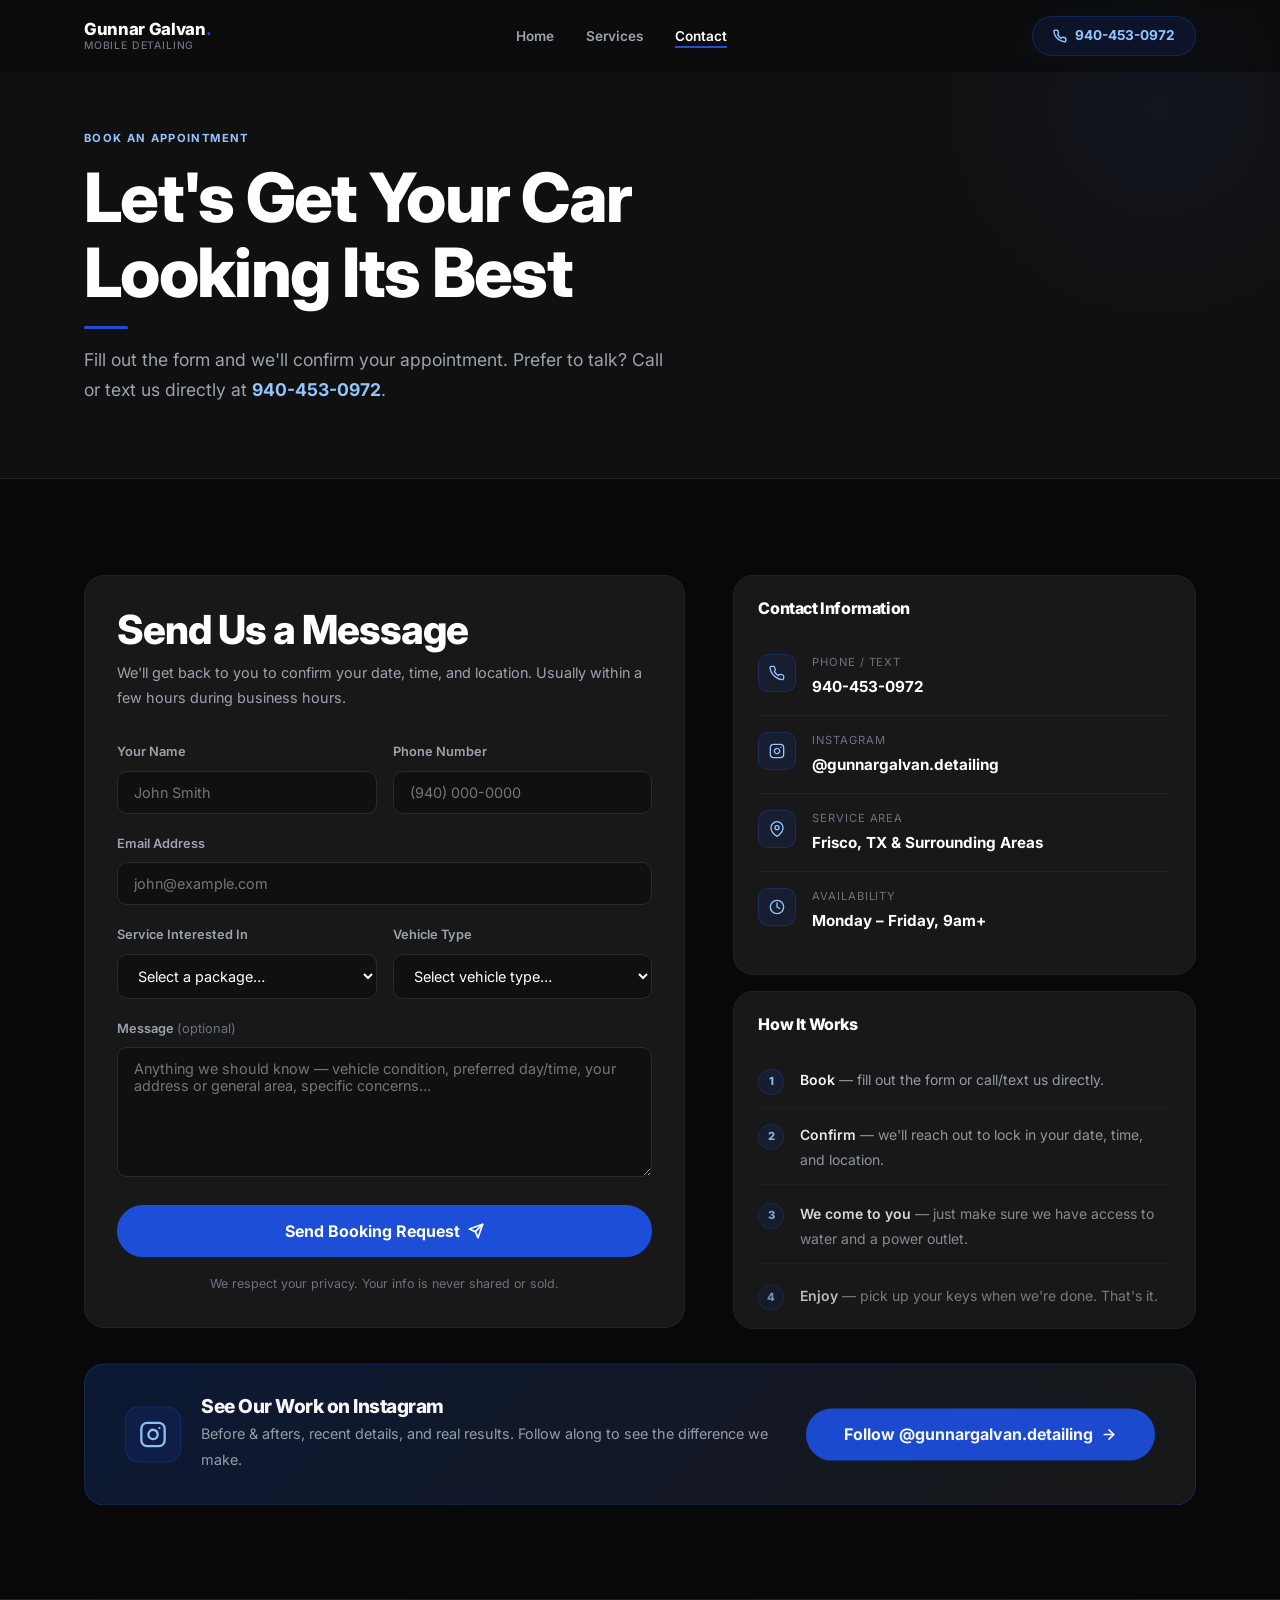
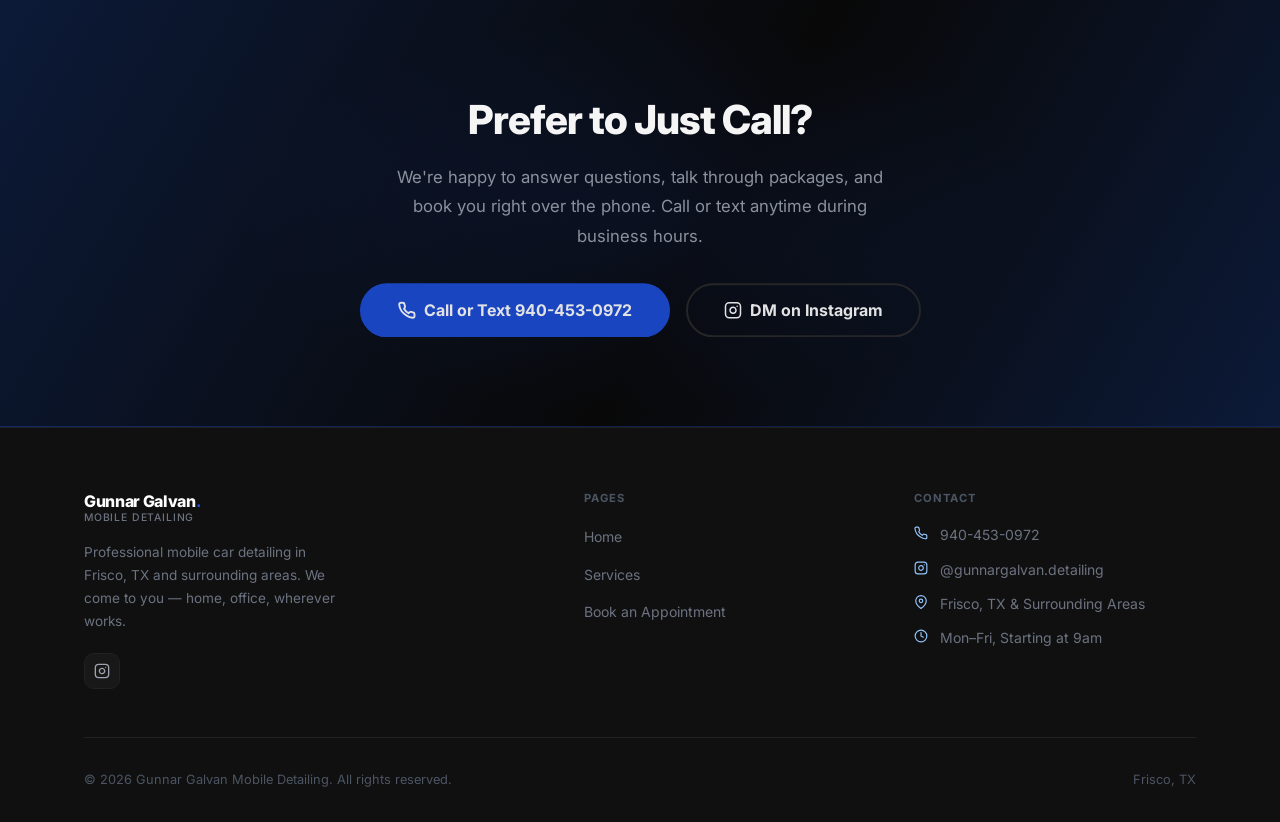
==== contact.html @ 6c9afb67 "Bundle GSAP locally, fix frozen card animations - Download gsap.min.js + ScrollTrigger.min.js into j" ====
<!DOCTYPE html>
<html lang="en">
<head>
  <meta charset="UTF-8">
  <meta name="viewport" content="width=device-width, initial-scale=1.0">
  <title>Book an Appointment | Gunnar Galvan Mobile Detailing</title>
  <meta name="description" content="Book your mobile car detail in Frisco, TX. Call or text 940-453-0972 or fill out our quick form. We come to your home or office, Mon–Fri starting at 9am.">
  <link rel="preconnect" href="https://fonts.googleapis.com">
  <link rel="preconnect" href="https://fonts.gstatic.com" crossorigin>
  <link href="https://fonts.googleapis.com/css2?family=Inter:wght@400;500;600;700;800&display=swap" rel="stylesheet">
  <link rel="stylesheet" href="css/styles.css">
</head>
<body>

  <!-- NAV -->
  <nav class="nav" role="navigation" aria-label="Main navigation">
    <div class="container">
      <div class="nav-inner">
        <a href="index.html" class="nav-logo">
          Gunnar Galvan<span class="logo-dot">.</span>
          <span class="logo-sub">Mobile Detailing</span>
        </a>
        <ul class="nav-links" role="list">
          <li><a href="index.html"    class="nav-link" data-page="index.html">Home</a></li>
          <li><a href="services.html" class="nav-link" data-page="services.html">Services</a></li>
          <li><a href="contact.html"  class="nav-link" data-page="contact.html">Contact</a></li>
        </ul>
        <div class="nav-right">
          <a href="tel:9404530972" class="nav-phone-btn">
            <svg width="14" height="14" viewBox="0 0 24 24" fill="none" stroke="currentColor" stroke-width="2.5" stroke-linecap="round" stroke-linejoin="round"><path d="M22 16.92v3a2 2 0 0 1-2.18 2 19.79 19.79 0 0 1-8.63-3.07A19.5 19.5 0 0 1 4.69 13a19.79 19.79 0 0 1-3.07-8.67A2 2 0 0 1 3.61 2h3a2 2 0 0 1 2 1.72 12.84 12.84 0 0 0 .7 2.81 2 2 0 0 1-.45 2.11L8.09 9.91a16 16 0 0 0 6 6l1.27-1.27a2 2 0 0 1 2.11-.45 12.84 12.84 0 0 0 2.81.7A2 2 0 0 1 22 16.92z"/></svg>
            940-453-0972
          </a>
          <button class="nav-toggle" aria-label="Toggle menu" aria-expanded="false">
            <span></span><span></span><span></span>
          </button>
        </div>
      </div>
    </div>
  </nav>

  <div class="nav-mobile" role="dialog" aria-modal="true">
    <a href="index.html"    class="nav-link" data-page="index.html">Home</a>
    <a href="services.html" class="nav-link" data-page="services.html">Services</a>
    <a href="contact.html"  class="nav-link" data-page="contact.html">Contact</a>
    <a href="tel:9404530972" class="nav-phone-btn" style="font-size:1rem;padding:1rem 2rem;">
      <svg width="16" height="16" viewBox="0 0 24 24" fill="none" stroke="currentColor" stroke-width="2.5" stroke-linecap="round" stroke-linejoin="round"><path d="M22 16.92v3a2 2 0 0 1-2.18 2 19.79 19.79 0 0 1-8.63-3.07A19.5 19.5 0 0 1 4.69 13a19.79 19.79 0 0 1-3.07-8.67A2 2 0 0 1 3.61 2h3a2 2 0 0 1 2 1.72 12.84 12.84 0 0 0 .7 2.81 2 2 0 0 1-.45 2.11L8.09 9.91a16 16 0 0 0 6 6l1.27-1.27a2 2 0 0 1 2.11-.45 12.84 12.84 0 0 0 2.81.7A2 2 0 0 1 22 16.92z"/></svg>
      940-453-0972
    </a>
  </div>

  <main>

    <!-- PAGE HERO -->
    <section class="page-hero">
      <div class="container">
        <span class="label-tag">Book an Appointment</span>
        <h1>Let's Get Your Car<br>Looking Its Best</h1>
        <div class="accent-line"></div>
        <p>Fill out the form and we'll confirm your appointment. Prefer to talk? Call or text us directly at <a href="tel:9404530972" style="color:var(--accent-light);font-weight:700;">940-453-0972</a>.</p>
      </div>
    </section>

    <!-- ======================================================
         CONTACT SECTION
         ====================================================== -->
    <section class="section">
      <div class="container">
        <div class="contact-wrap">

          <!-- FORM -->
          <div class="contact-form-card slide-r">
            <h2>Send Us a Message</h2>
            <p>We'll get back to you to confirm your date, time, and location. Usually within a few hours during business hours.</p>

            <form class="contact-form" novalidate aria-label="Booking request form">

              <div class="form-row">
                <div class="form-group">
                  <label for="name">Your Name</label>
                  <input type="text" id="name" name="name" placeholder="John Smith" autocomplete="name" required>
                </div>
                <div class="form-group">
                  <label for="phone">Phone Number</label>
                  <input type="tel" id="phone" name="phone" placeholder="(940) 000-0000" autocomplete="tel" required>
                </div>
              </div>

              <div class="form-group">
                <label for="email">Email Address</label>
                <input type="email" id="email" name="email" placeholder="john@example.com" autocomplete="email" required>
              </div>

              <div class="form-row">
                <div class="form-group">
                  <label for="service">Service Interested In</label>
                  <select id="service" name="service" required>
                    <option value="" disabled selected>Select a package…</option>
                    <option value="exterior">Exterior Detail — from $50</option>
                    <option value="interior">Interior Detail — from $150</option>
                    <option value="full">Full Detail — from $200</option>
                    <option value="unsure">Not sure — help me choose</option>
                  </select>
                </div>
                <div class="form-group">
                  <label for="vehicle">Vehicle Type</label>
                  <select id="vehicle" name="vehicle" required>
                    <option value="" disabled selected>Select vehicle type…</option>
                    <option value="car">Car / Sedan / Coupe</option>
                    <option value="suv">SUV / Crossover</option>
                    <option value="truck">Truck</option>
                    <option value="van">Van / Minivan</option>
                    <option value="other">Other</option>
                  </select>
                </div>
              </div>

              <div class="form-group">
                <label for="message">Message <span style="color:var(--muted);font-weight:400;">(optional)</span></label>
                <textarea id="message" name="message" placeholder="Anything we should know — vehicle condition, preferred day/time, your address or general area, specific concerns…"></textarea>
              </div>

              <button type="submit" class="btn btn-primary btn-lg" style="width:100%;justify-content:center;">
                Send Booking Request
                <svg width="16" height="16" viewBox="0 0 24 24" fill="none" stroke="currentColor" stroke-width="2.5" stroke-linecap="round" stroke-linejoin="round"><line x1="22" y1="2" x2="11" y2="13"/><polygon points="22 2 15 22 11 13 2 9 22 2"/></svg>
              </button>

              <p style="font-size:0.78rem;color:var(--muted);text-align:center;margin-top:1rem;">
                We respect your privacy. Your info is never shared or sold.
              </p>

            </form>
          </div>

          <!-- SIDEBAR -->
          <div class="info-sidebar slide-l">

            <!-- Contact info -->
            <div class="info-card">
              <h3>Contact Information</h3>
              <div class="info-item">
                <div class="info-icon" aria-hidden="true">
                  <svg width="16" height="16" viewBox="0 0 24 24" fill="none" stroke="currentColor" stroke-width="2" stroke-linecap="round" stroke-linejoin="round"><path d="M22 16.92v3a2 2 0 0 1-2.18 2 19.79 19.79 0 0 1-8.63-3.07A19.5 19.5 0 0 1 4.69 13a19.79 19.79 0 0 1-3.07-8.67A2 2 0 0 1 3.61 2h3a2 2 0 0 1 2 1.72 12.84 12.84 0 0 0 .7 2.81 2 2 0 0 1-.45 2.11L8.09 9.91a16 16 0 0 0 6 6l1.27-1.27a2 2 0 0 1 2.11-.45 12.84 12.84 0 0 0 2.81.7A2 2 0 0 1 22 16.92z"/></svg>
                </div>
                <div>
                  <div class="info-lbl">Phone / Text</div>
                  <div class="info-val"><a href="tel:9404530972">940-453-0972</a></div>
                </div>
              </div>
              <div class="info-item">
                <div class="info-icon" aria-hidden="true">
                  <svg width="16" height="16" viewBox="0 0 24 24" fill="none" stroke="currentColor" stroke-width="2" stroke-linecap="round" stroke-linejoin="round"><rect x="2" y="2" width="20" height="20" rx="5" ry="5"/><path d="M16 11.37A4 4 0 1 1 12.63 8 4 4 0 0 1 16 11.37z"/><line x1="17.5" y1="6.5" x2="17.51" y2="6.5"/></svg>
                </div>
                <div>
                  <div class="info-lbl">Instagram</div>
                  <div class="info-val">
                    <a href="https://instagram.com/gunnargalvan.detailing" target="_blank" rel="noopener noreferrer">@gunnargalvan.detailing</a>
                  </div>
                </div>
              </div>
              <div class="info-item">
                <div class="info-icon" aria-hidden="true">
                  <svg width="16" height="16" viewBox="0 0 24 24" fill="none" stroke="currentColor" stroke-width="2" stroke-linecap="round" stroke-linejoin="round"><path d="M21 10c0 7-9 13-9 13s-9-6-9-13a9 9 0 0 1 18 0z"/><circle cx="12" cy="10" r="3"/></svg>
                </div>
                <div>
                  <div class="info-lbl">Service Area</div>
                  <div class="info-val">Frisco, TX &amp; Surrounding Areas</div>
                </div>
              </div>
              <div class="info-item">
                <div class="info-icon" aria-hidden="true">
                  <svg width="16" height="16" viewBox="0 0 24 24" fill="none" stroke="currentColor" stroke-width="2" stroke-linecap="round" stroke-linejoin="round"><circle cx="12" cy="12" r="10"/><polyline points="12 6 12 12 16 14"/></svg>
                </div>
                <div>
                  <div class="info-lbl">Availability</div>
                  <div class="info-val">Monday – Friday, 9am+</div>
                </div>
              </div>
            </div>

            <!-- How it works -->
            <div class="info-card">
              <h3>How It Works</h3>
              <div class="steps" style="margin:0;" role="list">
                <div class="step" role="listitem">
                  <div class="step-n" aria-hidden="true">1</div>
                  <p><strong>Book</strong> — fill out the form or call/text us directly.</p>
                </div>
                <div class="step" role="listitem">
                  <div class="step-n" aria-hidden="true">2</div>
                  <p><strong>Confirm</strong> — we'll reach out to lock in your date, time, and location.</p>
                </div>
                <div class="step" role="listitem">
                  <div class="step-n" aria-hidden="true">3</div>
                  <p><strong>We come to you</strong> — just make sure we have access to water and a power outlet.</p>
                </div>
                <div class="step" role="listitem">
                  <div class="step-n" aria-hidden="true">4</div>
                  <p><strong>Enjoy</strong> — pick up your keys when we're done. That's it.</p>
                </div>
              </div>
            </div>

          </div>
        </div>

        <!-- Instagram — full-width below the contact grid -->
        <div class="insta-cta fade-up">
          <div class="insta-cta-inner">
            <div class="insta-cta-icon" aria-hidden="true">
              <svg width="28" height="28" viewBox="0 0 24 24" fill="none" stroke="currentColor" stroke-width="2" stroke-linecap="round" stroke-linejoin="round"><rect x="2" y="2" width="20" height="20" rx="5" ry="5"/><path d="M16 11.37A4 4 0 1 1 12.63 8 4 4 0 0 1 16 11.37z"/><line x1="17.5" y1="6.5" x2="17.51" y2="6.5"/></svg>
            </div>
            <div class="insta-cta-text">
              <h3>See Our Work on Instagram</h3>
              <p>Before &amp; afters, recent details, and real results. Follow along to see the difference we make.</p>
            </div>
          </div>
          <a href="https://instagram.com/gunnargalvan.detailing" target="_blank" rel="noopener noreferrer" class="btn btn-primary btn-lg">
            Follow @gunnargalvan.detailing
            <svg width="16" height="16" viewBox="0 0 24 24" fill="none" stroke="currentColor" stroke-width="2.5" stroke-linecap="round" stroke-linejoin="round"><line x1="5" y1="12" x2="19" y2="12"/><polyline points="12 5 19 12 12 19"/></svg>
          </a>
        </div>

      </div>
    </section>

    <!-- CTA -->
    <section class="cta-banner" aria-labelledby="contact-cta-heading">
      <div class="container">
        <h2 id="contact-cta-heading" class="fade-up">Prefer to Just Call?</h2>
        <p class="fade-up">We're happy to answer questions, talk through packages, and book you right over the phone. Call or text anytime during business hours.</p>
        <div class="cta-btns fade-up">
          <a href="tel:9404530972" class="btn btn-primary btn-lg">
            <svg width="18" height="18" viewBox="0 0 24 24" fill="none" stroke="currentColor" stroke-width="2.5" stroke-linecap="round" stroke-linejoin="round"><path d="M22 16.92v3a2 2 0 0 1-2.18 2 19.79 19.79 0 0 1-8.63-3.07A19.5 19.5 0 0 1 4.69 13a19.79 19.79 0 0 1-3.07-8.67A2 2 0 0 1 3.61 2h3a2 2 0 0 1 2 1.72 12.84 12.84 0 0 0 .7 2.81 2 2 0 0 1-.45 2.11L8.09 9.91a16 16 0 0 0 6 6l1.27-1.27a2 2 0 0 1 2.11-.45 12.84 12.84 0 0 0 2.81.7A2 2 0 0 1 22 16.92z"/></svg>
            Call or Text 940-453-0972
          </a>
          <a href="https://instagram.com/gunnargalvan.detailing" target="_blank" rel="noopener noreferrer" class="btn btn-ghost btn-lg">
            <svg width="18" height="18" viewBox="0 0 24 24" fill="none" stroke="currentColor" stroke-width="2" stroke-linecap="round" stroke-linejoin="round"><rect x="2" y="2" width="20" height="20" rx="5" ry="5"/><path d="M16 11.37A4 4 0 1 1 12.63 8 4 4 0 0 1 16 11.37z"/><line x1="17.5" y1="6.5" x2="17.51" y2="6.5"/></svg>
            DM on Instagram
          </a>
        </div>
      </div>
    </section>

  </main>

  <!-- FOOTER -->
  <footer class="footer">
    <div class="container">
      <div class="footer-grid">
        <div class="footer-brand">
          <div class="nav-logo">
            Gunnar Galvan<span class="logo-dot">.</span>
            <span class="logo-sub">Mobile Detailing</span>
          </div>
          <p>Professional mobile car detailing in Frisco, TX and surrounding areas. We come to you — home, office, wherever works.</p>
          <div class="footer-social">
            <a href="https://instagram.com/gunnargalvan.detailing" target="_blank" rel="noopener noreferrer" class="social-btn" aria-label="Instagram">
              <svg width="16" height="16" viewBox="0 0 24 24" fill="none" stroke="currentColor" stroke-width="2" stroke-linecap="round" stroke-linejoin="round"><rect x="2" y="2" width="20" height="20" rx="5" ry="5"/><path d="M16 11.37A4 4 0 1 1 12.63 8 4 4 0 0 1 16 11.37z"/><line x1="17.5" y1="6.5" x2="17.51" y2="6.5"/></svg>
            </a>
          </div>
        </div>
        <div class="footer-col">
          <h4>Pages</h4>
          <ul class="footer-links" role="list">
            <li><a href="index.html"    class="footer-link">Home</a></li>
            <li><a href="services.html" class="footer-link">Services</a></li>
            <li><a href="contact.html"  class="footer-link">Book an Appointment</a></li>
          </ul>
        </div>
        <div class="footer-col">
          <h4>Contact</h4>
          <div class="footer-contact-item">
            <svg width="14" height="14" viewBox="0 0 24 24" fill="none" stroke="currentColor" stroke-width="2" stroke-linecap="round" stroke-linejoin="round"><path d="M22 16.92v3a2 2 0 0 1-2.18 2 19.79 19.79 0 0 1-8.63-3.07A19.5 19.5 0 0 1 4.69 13a19.79 19.79 0 0 1-3.07-8.67A2 2 0 0 1 3.61 2h3a2 2 0 0 1 2 1.72 12.84 12.84 0 0 0 .7 2.81 2 2 0 0 1-.45 2.11L8.09 9.91a16 16 0 0 0 6 6l1.27-1.27a2 2 0 0 1 2.11-.45 12.84 12.84 0 0 0 2.81.7A2 2 0 0 1 22 16.92z"/></svg>
            <a href="tel:9404530972">940-453-0972</a>
          </div>
          <div class="footer-contact-item">
            <svg width="14" height="14" viewBox="0 0 24 24" fill="none" stroke="currentColor" stroke-width="2" stroke-linecap="round" stroke-linejoin="round"><rect x="2" y="2" width="20" height="20" rx="5" ry="5"/><path d="M16 11.37A4 4 0 1 1 12.63 8 4 4 0 0 1 16 11.37z"/><line x1="17.5" y1="6.5" x2="17.51" y2="6.5"/></svg>
            <a href="https://instagram.com/gunnargalvan.detailing" target="_blank" rel="noopener noreferrer">@gunnargalvan.detailing</a>
          </div>
          <div class="footer-contact-item">
            <svg width="14" height="14" viewBox="0 0 24 24" fill="none" stroke="currentColor" stroke-width="2" stroke-linecap="round" stroke-linejoin="round"><path d="M21 10c0 7-9 13-9 13s-9-6-9-13a9 9 0 0 1 18 0z"/><circle cx="12" cy="10" r="3"/></svg>
            <span>Frisco, TX &amp; Surrounding Areas</span>
          </div>
          <div class="footer-contact-item">
            <svg width="14" height="14" viewBox="0 0 24 24" fill="none" stroke="currentColor" stroke-width="2" stroke-linecap="round" stroke-linejoin="round"><circle cx="12" cy="12" r="10"/><polyline points="12 6 12 12 16 14"/></svg>
            <span>Mon–Fri, Starting at 9am</span>
          </div>
        </div>
      </div>
      <div class="footer-bottom">
        <span>&copy; 2026 Gunnar Galvan Mobile Detailing. All rights reserved.</span>
        <span>Frisco, TX</span>
      </div>
    </div>
  </footer>

  <script src="js/gsap.min.js"></script>
  <script src="js/ScrollTrigger.min.js"></script>
  <script src="js/main.js"></script>
</body>
</html>
---- css/styles.css ----
/* ============================================================
   GUNNAR GALVAN MOBILE DETAILING — Premium Stylesheet
   Design System: Material 3 · WCAG 2.2 AA · 4dp grid
   ============================================================ */

/* === RESET === */
*, *::before, *::after { box-sizing: border-box; margin: 0; padding: 0; }
html { scroll-behavior: smooth; }
body {
  font-family: 'Inter', system-ui, -apple-system, sans-serif;
  background: var(--bg);
  color: var(--text);
  line-height: 1.6;
  -webkit-font-smoothing: antialiased;
  overflow-x: hidden;
}
img { max-width: 100%; height: auto; display: block; }
a { text-decoration: none; color: inherit; }
ul { list-style: none; }
button { cursor: pointer; font-family: inherit; }

/* === DESIGN TOKENS === */
:root {
  --bg:           #080808;
  --surface:      #101010;
  --card:         #181818;
  --card-hover:   #1e1e1e;
  --border:       #222222;
  --border-mid:   #2a2a2a;

  --accent:       #1d4ed8;
  --accent-dark:  #1e40af;
  --accent-light: #93c5fd;
  --accent-glow:  rgba(29, 78, 216, 0.12);
  --accent-border:rgba(29, 78, 216, 0.28);

  --gold:         #f59e0b;
  --gold-glow:    rgba(245, 158, 11, 0.12);
  --gold-border:  rgba(245, 158, 11, 0.28);

  --white:        #ffffff;
  --text:         #f0f0f0;
  --silver:       #9ca3af;
  --muted:        #6b7280;
  --dim:          #4b5563;

  /* 4dp spacing grid */
  --s1:  0.25rem;
  --s2:  0.5rem;
  --s3:  0.75rem;
  --s4:  1rem;
  --s5:  1.25rem;
  --s6:  1.5rem;
  --s8:  2rem;
  --s10: 2.5rem;
  --s12: 3rem;
  --s16: 4rem;
  --s20: 5rem;
  --s24: 6rem;
  --s32: 8rem;

  /* Radius */
  --r-sm: 6px;
  --r-md: 10px;
  --r-lg: 14px;
  --r-xl: 20px;
  --r-2xl:28px;
  --r-full: 9999px;

  /* Transitions */
  --ease:      0.3s cubic-bezier(0.4, 0, 0.2, 1);
  --ease-fast: 0.15s cubic-bezier(0.4, 0, 0.2, 1);

  /* Shadows */
  --shadow-card: 0 4px 24px rgba(0,0,0,0.4);
  --shadow-blue: 0 0 32px rgba(29,78,216,0.18);
  --shadow-up:   0 -8px 32px rgba(0,0,0,0.3);
}

/* === LAYOUT === */
.container { max-width: 1160px; margin: 0 auto; padding: 0 var(--s6); }
.section    { padding: var(--s24) 0; }
.section-sm { padding: var(--s16) 0; }

/* === TYPOGRAPHY === */
h1, h2, h3, h4 { font-weight: 800; line-height: 1.1; letter-spacing: -0.025em; color: var(--white); }
h1 { font-size: clamp(2.25rem, 5.5vw, 4.25rem); }
h2 { font-size: clamp(1.75rem, 3.5vw, 2.5rem); }
h3 { font-size: clamp(1.25rem, 2vw, 1.5rem); }
p  { color: var(--silver); line-height: 1.75; }

.label-tag {
  display: inline-block;
  font-size: 0.7rem;
  font-weight: 700;
  text-transform: uppercase;
  letter-spacing: 0.12em;
  color: var(--accent-light);
  margin-bottom: var(--s3);
}

/* === SECTION HEADER === */
.section-header { margin-bottom: var(--s12); }
.section-header.center { text-align: center; max-width: 640px; margin-left: auto; margin-right: auto; }
.section-header h2 { margin-bottom: var(--s4); }
.section-header p   { font-size: 1.1rem; }
.accent-line {
  width: 44px; height: 3px;
  background: var(--accent);
  border-radius: var(--r-full);
  margin: var(--s4) 0;
}
.accent-line.center { margin-left: auto; margin-right: auto; }

/* === BUTTONS === */
.btn {
  display: inline-flex; align-items: center; gap: var(--s2);
  padding: 0.75rem 1.75rem;
  border-radius: var(--r-full);
  font-size: 0.9rem; font-weight: 700;
  border: 2px solid transparent;
  transition: var(--ease);
  white-space: nowrap;
  line-height: 1;
}
.btn-primary {
  background: var(--accent); color: var(--white); border-color: var(--accent);
}
.btn-primary:hover {
  background: var(--accent-dark); border-color: var(--accent-dark);
  transform: translateY(-2px); box-shadow: var(--shadow-blue);
}
.btn-ghost {
  background: transparent; color: var(--white); border-color: var(--border-mid);
}
.btn-ghost:hover {
  border-color: var(--silver); background: rgba(255,255,255,0.05);
  transform: translateY(-2px);
}
.btn-lg { padding: 1rem 2.25rem; font-size: 1rem; }

/* ============================================================
   NAVIGATION
   ============================================================ */
.nav {
  position: fixed; top: 0; left: 0; right: 0;
  z-index: 900;
  padding: var(--s4) 0;
  transition: var(--ease);
  background: rgba(8,8,8,0.5);
  backdrop-filter: blur(10px);
  -webkit-backdrop-filter: blur(10px);
}
.nav.scrolled {
  background: rgba(8,8,8,0.94);
  backdrop-filter: blur(16px);
  -webkit-backdrop-filter: blur(16px);
  border-bottom: 1px solid var(--border);
  padding: var(--s3) 0;
}
.nav-inner { display: flex; align-items: center; justify-content: space-between; gap: var(--s8); }
.nav-logo {
  font-size: 1.05rem; font-weight: 800; letter-spacing: -0.02em;
  color: var(--white); flex-shrink: 0; line-height: 1.2;
}
.nav-logo .logo-dot { color: var(--accent); }
.nav-logo .logo-sub { display: block; font-size: 0.65rem; font-weight: 500; color: var(--muted); letter-spacing: 0.08em; text-transform: uppercase; margin-top: 1px; }

.nav-links { display: flex; align-items: center; gap: var(--s8); }
.nav-link {
  font-size: 0.85rem; font-weight: 600; color: var(--silver);
  position: relative; transition: color var(--ease-fast);
}
.nav-link::after {
  content: ''; position: absolute;
  bottom: -4px; left: 0; right: 0;
  height: 2px; background: var(--accent);
  transform: scaleX(0); transform-origin: left;
  transition: transform var(--ease-fast);
}
.nav-link:hover, .nav-link.active { color: var(--white); }
.nav-link:hover::after, .nav-link.active::after { transform: scaleX(1); }

.nav-right { display: flex; align-items: center; gap: var(--s4); flex-shrink: 0; }
.nav-phone-btn {
  display: flex; align-items: center; gap: var(--s2);
  padding: var(--s2) var(--s5);
  background: var(--accent-glow);
  border: 1px solid var(--accent-border);
  border-radius: var(--r-full);
  color: var(--accent-light);
  font-size: 0.85rem; font-weight: 700;
  transition: var(--ease);
}
.nav-phone-btn:hover { background: var(--accent); color: var(--white); border-color: var(--accent); }

.nav-toggle {
  display: none; flex-direction: column; gap: 5px;
  background: none; border: none; padding: var(--s2);
}
.nav-toggle span { display: block; width: 22px; height: 2px; background: var(--white); transition: var(--ease); }
.nav-toggle.open span:nth-child(1) { transform: rotate(45deg) translate(5px, 5px); }
.nav-toggle.open span:nth-child(2) { opacity: 0; transform: scaleX(0); }
.nav-toggle.open span:nth-child(3) { transform: rotate(-45deg) translate(5px, -5px); }

.nav-mobile {
  display: none; position: fixed; inset: 0;
  background: rgba(8,8,8,0.82);
  backdrop-filter: blur(24px);
  -webkit-backdrop-filter: blur(24px);
  z-index: 890;
  flex-direction: column; align-items: center; justify-content: center; gap: var(--s10);
}
.nav-mobile.open { display: flex; }
.nav-mobile .nav-link { font-size: 2rem; font-weight: 800; color: var(--white); }
.nav-mobile .nav-link::after { display: none; }
.nav-mobile .nav-link:hover { color: var(--accent); }
.nav-mobile .nav-phone-btn { font-size: 1rem; padding: var(--s3) var(--s8); }

/* ============================================================
   HERO
   ============================================================ */
.hero {
  position: relative; min-height: 100vh;
  display: flex; align-items: center;
  overflow: hidden;
}
.hero-bg {
  position: absolute; inset: 0;
  background: var(--surface);
}
.hero-bg img {
  width: 100%; height: 130%;
  object-fit: cover; opacity: 0.65;
  will-change: transform;
}
.hero-overlay {
  position: absolute; inset: 0;
  background: linear-gradient(110deg, rgba(8,8,8,0.55) 20%, rgba(8,8,8,0.15) 100%);
}
/* Subtle blue radial glow */
.hero-glow {
  position: absolute; inset: 0; pointer-events: none;
  background: radial-gradient(ellipse 60% 60% at 20% 50%, rgba(29,78,216,0.08) 0%, transparent 70%);
}
.hero-content {
  position: relative; z-index: 2;
  padding: 120px 0 80px;
  max-width: 800px;
}
.hero-badge {
  display: inline-flex; align-items: center; gap: var(--s2);
  padding: var(--s1) var(--s4);
  background: var(--accent-glow); border: 1px solid var(--accent-border);
  border-radius: var(--r-full);
  font-size: 0.7rem; font-weight: 700; letter-spacing: 0.1em; text-transform: uppercase;
  color: var(--accent-light); margin-bottom: var(--s6);
}
.hero h1 { margin-bottom: var(--s6); color: var(--white); }
.hero h1 em { font-style: normal; color: var(--accent-light); }
.hero-sub {
  font-size: clamp(1rem, 2vw, 1.2rem); color: var(--silver);
  max-width: 540px; margin-bottom: var(--s10); line-height: 1.75;
}
.hero-actions { display: flex; flex-wrap: wrap; gap: var(--s4); margin-bottom: var(--s12); }
.hero-tel {
  display: flex; align-items: center; gap: var(--s3);
  padding: 0.75rem 1.5rem;
  background: rgba(255,255,255,0.06); border: 1px solid rgba(255,255,255,0.14);
  border-radius: var(--r-full); color: var(--white);
  font-size: 1.1rem; font-weight: 800; transition: var(--ease);
}
.hero-tel:hover { background: rgba(255,255,255,0.1); border-color: rgba(255,255,255,0.3); }
.hero-tel svg { color: var(--accent); }

.hero-stats {
  display: flex; gap: var(--s8);
  padding-top: var(--s8); border-top: 1px solid var(--border);
  flex-wrap: wrap;
}
.hero-stat-val { font-size: 1.6rem; font-weight: 800; color: var(--white); line-height: 1; }
.hero-stat-lbl { font-size: 0.75rem; color: var(--muted); margin-top: var(--s1); }

.scroll-hint {
  position: absolute; bottom: var(--s8); left: 50%;
  transform: translateX(-50%); z-index: 2;
  display: flex; flex-direction: column; align-items: center; gap: var(--s2);
  color: var(--dim); font-size: 0.7rem; letter-spacing: 0.1em; text-transform: uppercase;
}
.scroll-line {
  width: 1px; height: 44px;
  background: linear-gradient(to bottom, var(--dim), transparent);
  animation: pulse-line 2s ease-in-out infinite;
}
@keyframes pulse-line { 0%,100%{opacity:0.3} 50%{opacity:1} }

/* ============================================================
   SERVICE CARDS (Home page)
   ============================================================ */
.services-grid { display: grid; grid-template-columns: repeat(3, 1fr); gap: var(--s6); }

.svc-card {
  background: var(--card); border: 1px solid var(--border);
  border-radius: var(--r-xl); overflow: hidden;
  transition: var(--ease); position: relative;
}
.svc-card:hover {
  border-color: var(--accent-border); transform: translateY(-6px);
  box-shadow: var(--shadow-card), var(--shadow-blue);
}
.svc-card-media {
  height: 200px; overflow: hidden; background: var(--surface);
  position: relative;
}
.svc-card-media img {
  width: 100%; height: 100%; object-fit: cover;
  transition: transform 0.7s cubic-bezier(0.4,0,0.2,1);
}
.svc-card:hover .svc-card-media img { transform: scale(1.06); }
/* Fallback gradient when image missing */
.svc-card-media::before {
  content: ''; position: absolute; inset: 0;
  background: linear-gradient(135deg, #1a1f2e 0%, var(--surface) 100%);
  z-index: 0;
}
.svc-card-media img { position: relative; z-index: 1; }

.svc-badge {
  position: absolute; top: var(--s4); left: var(--s4); z-index: 2;
  padding: 3px 12px; border-radius: var(--r-full);
  font-size: 0.7rem; font-weight: 700; letter-spacing: 0.06em;
  background: var(--accent-glow); border: 1px solid var(--accent-border); color: var(--accent-light);
}
.svc-badge.popular {
  background: var(--gold-glow); border-color: var(--gold-border); color: var(--gold);
}

.svc-card-body { padding: var(--s6); }
.svc-card-body h3 { color: var(--white); margin-bottom: var(--s2); }
.svc-card-body p { font-size: 0.875rem; margin-bottom: var(--s5); }

.svc-price { display: flex; align-items: baseline; gap: 4px; margin-bottom: var(--s5); }
.svc-price .from { font-size: 0.75rem; color: var(--muted); }
.svc-price .amount { font-size: 1.6rem; font-weight: 800; color: var(--white); }
.svc-price .unit { font-size: 0.75rem; color: var(--muted); }
.svc-price .plus { font-size: 0.75rem; color: var(--muted); margin-left: var(--s2); }

/* ============================================================
   WHY CHOOSE US
   ============================================================ */
.why-section { background: var(--surface); }
.why-grid { display: grid; grid-template-columns: repeat(2, 1fr); gap: var(--s5); }
.why-card {
  background: var(--card); border: 1px solid var(--border);
  border-radius: var(--r-xl); padding: var(--s8);
  transition: var(--ease);
}
.why-card:hover { border-color: var(--accent-border); transform: translateY(-3px); }
.why-icon {
  width: 48px; height: 48px; border-radius: var(--r-lg);
  background: var(--accent-glow); border: 1px solid var(--accent-border);
  display: flex; align-items: center; justify-content: center;
  color: var(--accent-light); margin-bottom: var(--s5);
}
.why-card h3 { font-size: 1.1rem; color: var(--white); margin-bottom: var(--s2); }
.why-card p { font-size: 0.875rem; }

/* ============================================================
   ABOUT STRIP (Home)
   ============================================================ */
.about-strip {
  display: grid; grid-template-columns: 1fr 1fr;
  gap: var(--s16); align-items: center;
}
.about-img-wrap {
  position: relative; border-radius: var(--r-2xl); overflow: hidden;
  background: var(--card); border: 1px solid var(--border);
  height: 420px;
}
.about-img-wrap img { width: 100%; height: 100%; object-fit: cover; }
.about-img-wrap::before {
  content: ''; position: absolute; inset: 0;
  background: linear-gradient(135deg, #0d1a30 0%, var(--surface) 100%); z-index: 0;
}
.about-img-wrap img { position: relative; z-index: 1; }

.about-content .label-tag { display: block; }
.about-content h2 { margin-bottom: var(--s4); }
.about-content p { margin-bottom: var(--s4); }
.about-list { margin: var(--s6) 0 var(--s8); display: flex; flex-direction: column; gap: var(--s3); }
.about-list li {
  display: flex; align-items: center; gap: var(--s3);
  color: var(--silver); font-size: 0.9rem;
}
.about-list li svg { color: var(--accent); flex-shrink: 0; }

/* ============================================================
   CTA BANNER
   ============================================================ */
.cta-banner {
  background: linear-gradient(120deg, #0c1a38 0%, #080808 55%, #0c1a38 100%);
  border-top: 1px solid var(--accent-border);
  border-bottom: 1px solid var(--accent-border);
  padding: var(--s24) 0; text-align: center;
  position: relative; overflow: hidden;
}
.cta-banner::before {
  content: ''; position: absolute; top: 50%; left: 50%;
  transform: translate(-50%,-50%);
  width: 800px; height: 400px;
  background: radial-gradient(ellipse, rgba(29,78,216,0.1) 0%, transparent 70%);
  pointer-events: none;
}
.cta-banner h2 { color: var(--white); margin-bottom: var(--s4); position: relative; }
.cta-banner p  { max-width: 500px; margin: 0 auto var(--s8); font-size: 1.05rem; position: relative; }
.cta-btns { display: flex; gap: var(--s4); justify-content: center; flex-wrap: wrap; position: relative; }

/* ============================================================
   SERVICES PAGE
   ============================================================ */
.page-hero {
  padding: 130px 0 72px;
  background: var(--surface); border-bottom: 1px solid var(--border);
  position: relative; overflow: hidden;
}
.page-hero::after {
  content: ''; position: absolute; top: -30%; right: -10%;
  width: 500px; height: 500px;
  background: radial-gradient(circle, rgba(29,78,216,0.07) 0%, transparent 65%);
  pointer-events: none;
}
.page-hero .label-tag { display: block; }
.page-hero h1 { margin-bottom: var(--s4); }
.page-hero p  { font-size: 1.1rem; max-width: 580px; }

.service-block { padding: var(--s20) 0; border-bottom: 1px solid var(--border); }
.service-block:last-child { border-bottom: none; }
.service-block-grid {
  display: grid; grid-template-columns: 1fr 1fr;
  gap: var(--s16); align-items: stretch;
}
.service-block-grid.flip { direction: rtl; }
.service-block-grid.flip > * { direction: ltr; }

/* Image mosaic */
.svc-mosaic { display: grid; grid-template-columns: 1fr 1fr; gap: var(--s3); height: 100%; grid-template-rows: 1fr 1fr; }
.svc-mosaic-img {
  border-radius: var(--r-lg); overflow: hidden;
  background: var(--card); border: 1px solid var(--border);
  position: relative;
}
.svc-mosaic-img.tall { grid-row: span 2; }
.svc-mosaic-img img { width: 100%; height: 100%; object-fit: cover; }
.svc-mosaic-img::before {
  content: ''; position: absolute; inset: 0; z-index: 0;
  background: linear-gradient(135deg, #1a1a2e, var(--surface));
}
.svc-mosaic-img img { position: relative; z-index: 1; }
/* Height helpers — desktop: grid manages height; fixed heights restored in ≤1024px */
.svc-mosaic-img:not(.tall) { height: auto; }
.svc-mosaic-img.tall { height: auto; }

/* Stacked 1-2-3 variant for Exterior Detail on desktop */
.svc-mosaic-stack {
  grid-template-columns: 1fr;
  grid-template-rows: 1fr 1fr 1fr;
}
.svc-mosaic-stack .svc-mosaic-img.tall { grid-row: auto; }

.svc-solo {
  border-radius: var(--r-xl); overflow: hidden;
  background: var(--card); border: 1px solid var(--border);
  height: 420px; position: relative;
}
.svc-solo img { width: 100%; height: 100%; object-fit: cover; position: relative; z-index: 1; }
.svc-solo::before {
  content: ''; position: absolute; inset: 0; z-index: 0;
  background: linear-gradient(135deg, #1a1a2e, var(--surface));
}

/* Service content */
.svc-label-row { display: flex; align-items: center; gap: var(--s3); margin-bottom: var(--s4); }
.svc-badge-lg {
  padding: 4px 14px; border-radius: var(--r-full);
  font-size: 0.7rem; font-weight: 700; letter-spacing: 0.08em; text-transform: uppercase;
  background: var(--accent-glow); border: 1px solid var(--accent-border); color: var(--accent-light);
}
.svc-badge-lg.gold {
  background: var(--gold-glow); border-color: var(--gold-border); color: var(--gold);
}
.svc-popular-tag {
  font-size: 0.7rem; font-weight: 700; color: var(--gold); letter-spacing: 0.06em;
}

.svc-desc { font-size: 1rem; margin-bottom: var(--s6); }

/* Steps */
.steps { margin: var(--s6) 0; }
.step {
  display: flex; gap: var(--s4);
  padding: var(--s3) 0;
  border-bottom: 1px solid var(--border);
}
.step:last-child { border-bottom: none; }
.step-n {
  width: 26px; height: 26px; flex-shrink: 0; margin-top: 1px;
  background: var(--accent-glow); border: 1px solid var(--accent-border);
  border-radius: var(--r-full);
  display: flex; align-items: center; justify-content: center;
  font-size: 0.7rem; font-weight: 800; color: var(--accent-light);
}
.step p { font-size: 0.875rem; color: var(--silver); }
.step p strong { color: var(--white); font-weight: 600; }

/* Pricing card */
.pricing-box {
  background: var(--card); border: 1px solid var(--border);
  border-radius: var(--r-xl); padding: var(--s6); margin: var(--s6) 0;
}
.pricing-box.highlight { border-color: var(--accent-border); }
.pricing-title { font-size: 0.7rem; font-weight: 700; text-transform: uppercase;
  letter-spacing: 0.1em; color: var(--muted); margin-bottom: var(--s4); }
.pricing-row {
  display: flex; justify-content: space-between; align-items: center;
  padding: var(--s3) 0; border-bottom: 1px solid var(--border);
}
.pricing-row:last-child { border-bottom: none; }
.pricing-row .lbl { font-size: 0.875rem; color: var(--silver); }
.pricing-row .val { font-size: 1.1rem; font-weight: 800; color: var(--white); }
.pricing-addon {
  display: flex; justify-content: space-between;
  padding: var(--s2) 0;
  font-size: 0.8rem; color: var(--muted);
}
.pricing-addon .add-val { color: var(--accent-light); font-weight: 600; }
.pricing-time {
  display: flex; align-items: center; gap: var(--s2);
  margin-top: var(--s4); padding-top: var(--s4);
  border-top: 1px solid var(--border);
  font-size: 0.8rem; color: var(--muted);
}
.pricing-time svg { color: var(--accent-light); }

/* ============================================================
   CONTACT PAGE
   ============================================================ */
.contact-wrap { display: grid; grid-template-columns: 1.3fr 1fr; gap: var(--s12); align-items: start; }

.contact-form-card {
  background: var(--card); border: 1px solid var(--border);
  border-radius: var(--r-xl); padding: var(--s8);
}
.contact-form-card h2 { margin-bottom: var(--s2); }
.contact-form-card > p { margin-bottom: var(--s8); font-size: 0.9rem; }

.form-row { display: grid; grid-template-columns: 1fr 1fr; gap: var(--s4); }
.form-group { margin-bottom: var(--s5); }
.form-group label {
  display: block; font-size: 0.8rem; font-weight: 600;
  color: var(--silver); margin-bottom: var(--s2);
}
.form-group input,
.form-group select,
.form-group textarea {
  width: 100%; background: var(--surface);
  border: 1px solid var(--border-mid); border-radius: var(--r-md);
  padding: 0.75rem 1rem;
  color: var(--white); font-size: 0.9rem; font-family: inherit;
  transition: border-color var(--ease-fast), box-shadow var(--ease-fast);
  outline: none;
}
.form-group input:focus,
.form-group select:focus,
.form-group textarea:focus {
  border-color: var(--accent);
  box-shadow: 0 0 0 3px var(--accent-glow);
}
.form-group select { cursor: pointer; }
.form-group textarea { resize: vertical; min-height: 130px; }
/* Chrome autofill dark mode fix */
input:-webkit-autofill { -webkit-box-shadow: 0 0 0 100px var(--surface) inset; -webkit-text-fill-color: var(--white); }

.info-sidebar { display: flex; flex-direction: column; gap: var(--s4); }

.info-card {
  background: var(--card); border: 1px solid var(--border);
  border-radius: var(--r-xl); padding: var(--s6);
}
.info-card h3 { font-size: 1rem; color: var(--white); margin-bottom: var(--s5); }
.info-item {
  display: flex; gap: var(--s4);
  padding: var(--s4) 0; border-bottom: 1px solid var(--border);
}
.info-item:last-child { border-bottom: none; }
.info-icon {
  width: 38px; height: 38px; flex-shrink: 0; border-radius: var(--r-md);
  background: var(--accent-glow); border: 1px solid var(--accent-border);
  display: flex; align-items: center; justify-content: center;
  color: var(--accent-light);
}
.info-lbl { font-size: 0.7rem; color: var(--muted); text-transform: uppercase; letter-spacing: 0.08em; margin-bottom: 3px; }
.info-val { font-size: 0.95rem; font-weight: 700; color: var(--white); }
.info-val a { color: var(--white); transition: color var(--ease-fast); }
.info-val a:hover { color: var(--accent-light); }

.review-card {
  background: linear-gradient(135deg, #0d1b38, var(--card));
  border: 1px solid var(--accent-border);
  border-radius: var(--r-xl); padding: var(--s6); text-align: center;
}
.stars { display: flex; justify-content: center; gap: 4px; margin-bottom: var(--s4); }
.stars svg { color: var(--gold); }
.review-card h3 { font-size: 1.1rem; color: var(--white); margin-bottom: var(--s2); }
.review-card p { font-size: 0.875rem; margin-bottom: var(--s5); }

/* Instagram full-width CTA (contact page) */
.insta-cta {
  margin-top: var(--s8);
  background: linear-gradient(135deg, #0d1b38, var(--card));
  border: 1px solid var(--accent-border);
  border-radius: var(--r-xl);
  padding: var(--s8) var(--s10);
  display: flex; align-items: center;
  justify-content: space-between; gap: var(--s8);
}
.insta-cta-inner { display: flex; align-items: center; gap: var(--s5); flex: 1; }
.insta-cta-icon {
  width: 56px; height: 56px; flex-shrink: 0; border-radius: var(--r-lg);
  background: var(--accent-glow); border: 1px solid var(--accent-border);
  display: flex; align-items: center; justify-content: center; color: var(--accent-light);
}
.insta-cta-text h3 { font-size: 1.2rem; color: var(--white); margin-bottom: var(--s1); }
.insta-cta-text p  { font-size: 0.9rem; }

/* ============================================================
   FOOTER
   ============================================================ */
.footer {
  background: var(--surface); border-top: 1px solid var(--border);
  padding: var(--s16) 0 var(--s8);
}
.footer-grid {
  display: grid; grid-template-columns: 1.6fr 1fr 1fr;
  gap: var(--s12); margin-bottom: var(--s12);
}
.footer-brand .nav-logo { font-size: 1rem; }
.footer-brand p {
  font-size: 0.85rem; color: var(--muted); line-height: 1.7;
  margin-top: var(--s4); max-width: 260px;
}
.footer-social {
  display: flex; gap: var(--s3); margin-top: var(--s5);
}
.social-btn {
  width: 36px; height: 36px; border-radius: var(--r-md);
  background: var(--card); border: 1px solid var(--border);
  display: flex; align-items: center; justify-content: center;
  color: var(--silver); transition: var(--ease);
}
.social-btn:hover { background: var(--accent); border-color: var(--accent); color: var(--white); }

.footer-col h4 {
  font-size: 0.7rem; font-weight: 700; text-transform: uppercase;
  letter-spacing: 0.1em; color: var(--dim); margin-bottom: var(--s5);
}
.footer-links { display: flex; flex-direction: column; gap: var(--s3); }
.footer-link { font-size: 0.875rem; color: var(--muted); transition: color var(--ease-fast); }
.footer-link:hover { color: var(--white); }
.footer-contact-item {
  display: flex; gap: var(--s3); font-size: 0.875rem;
  color: var(--muted); margin-bottom: var(--s3); align-items: flex-start;
}
.footer-contact-item svg { color: var(--accent-light); flex-shrink: 0; margin-top: 2px; }
.footer-contact-item a { color: var(--muted); transition: color var(--ease-fast); }
.footer-contact-item a:hover { color: var(--white); }

.footer-bottom {
  display: flex; align-items: center; justify-content: space-between;
  padding-top: var(--s8); border-top: 1px solid var(--border);
  font-size: 0.8rem; color: var(--dim);
}

/* ============================================================
   GSAP ANIMATION TARGETS — initial state managed by gsap.from()
   ============================================================ */

/* ============================================================
   ACCESSIBILITY
   ============================================================ */
@media (prefers-reduced-motion: reduce) {
  *, *::before, *::after { animation: none !important; transition-duration: 0.01ms !important; }
  .fade-up, .fade-in, .slide-r, .slide-l { opacity: 1 !important; transform: none !important; }
}
:focus-visible { outline: 2px solid var(--accent); outline-offset: 4px; border-radius: 2px; }

/* ============================================================
   RESPONSIVE
   ============================================================ */
@media (max-width: 1024px) {
  .about-strip        { grid-template-columns: 1fr; }
  .about-img-wrap     { height: 300px; order: -1; }
  .service-block-grid { grid-template-columns: 1fr; direction: ltr; }
  .service-block-grid.flip { direction: ltr; }
  .svc-solo           { height: 280px; }
  .footer-grid        { grid-template-columns: 1fr 1fr; }
  .svc-mosaic         { height: auto; grid-template-rows: auto auto; }
  .svc-mosaic-img:not(.tall) { height: 170px; }
  .svc-mosaic-img.tall       { height: 356px; }
  .svc-mosaic-stack          { grid-template-rows: auto; }
  .svc-mosaic-stack .svc-mosaic-img.tall { height: 220px; }
  .svc-mosaic-stack .svc-mosaic-img:not(.tall) { height: 220px; }
}

@media (max-width: 768px) {
  .nav-links      { display: none; }
  .nav-phone-btn  { display: none; }
  .nav-toggle     { display: flex; }
  .services-grid  { grid-template-columns: 1fr; }
  .why-grid       { grid-template-columns: 1fr; }
  .contact-wrap   { grid-template-columns: 1fr; }
  .footer-grid    { grid-template-columns: 1fr; gap: var(--s8); }
  .footer-bottom  { flex-direction: column; gap: var(--s3); text-align: center; }
  .svc-mosaic     { grid-template-columns: 1fr; }
  .svc-mosaic-img, .svc-mosaic-img.tall { height: 200px; grid-row: auto; }
  .insta-cta      { flex-direction: column; align-items: flex-start; }
  .insta-cta .btn { width: 100%; justify-content: center; }
  .cta-btns       { flex-direction: column; align-items: center; }
  .form-row       { grid-template-columns: 1fr; }
  .hero-stats     { gap: var(--s6); }
}

@media (max-width: 480px) {
  .hero-actions   { flex-direction: column; align-items: flex-start; }
  .about-img-wrap { height: 220px; }
}
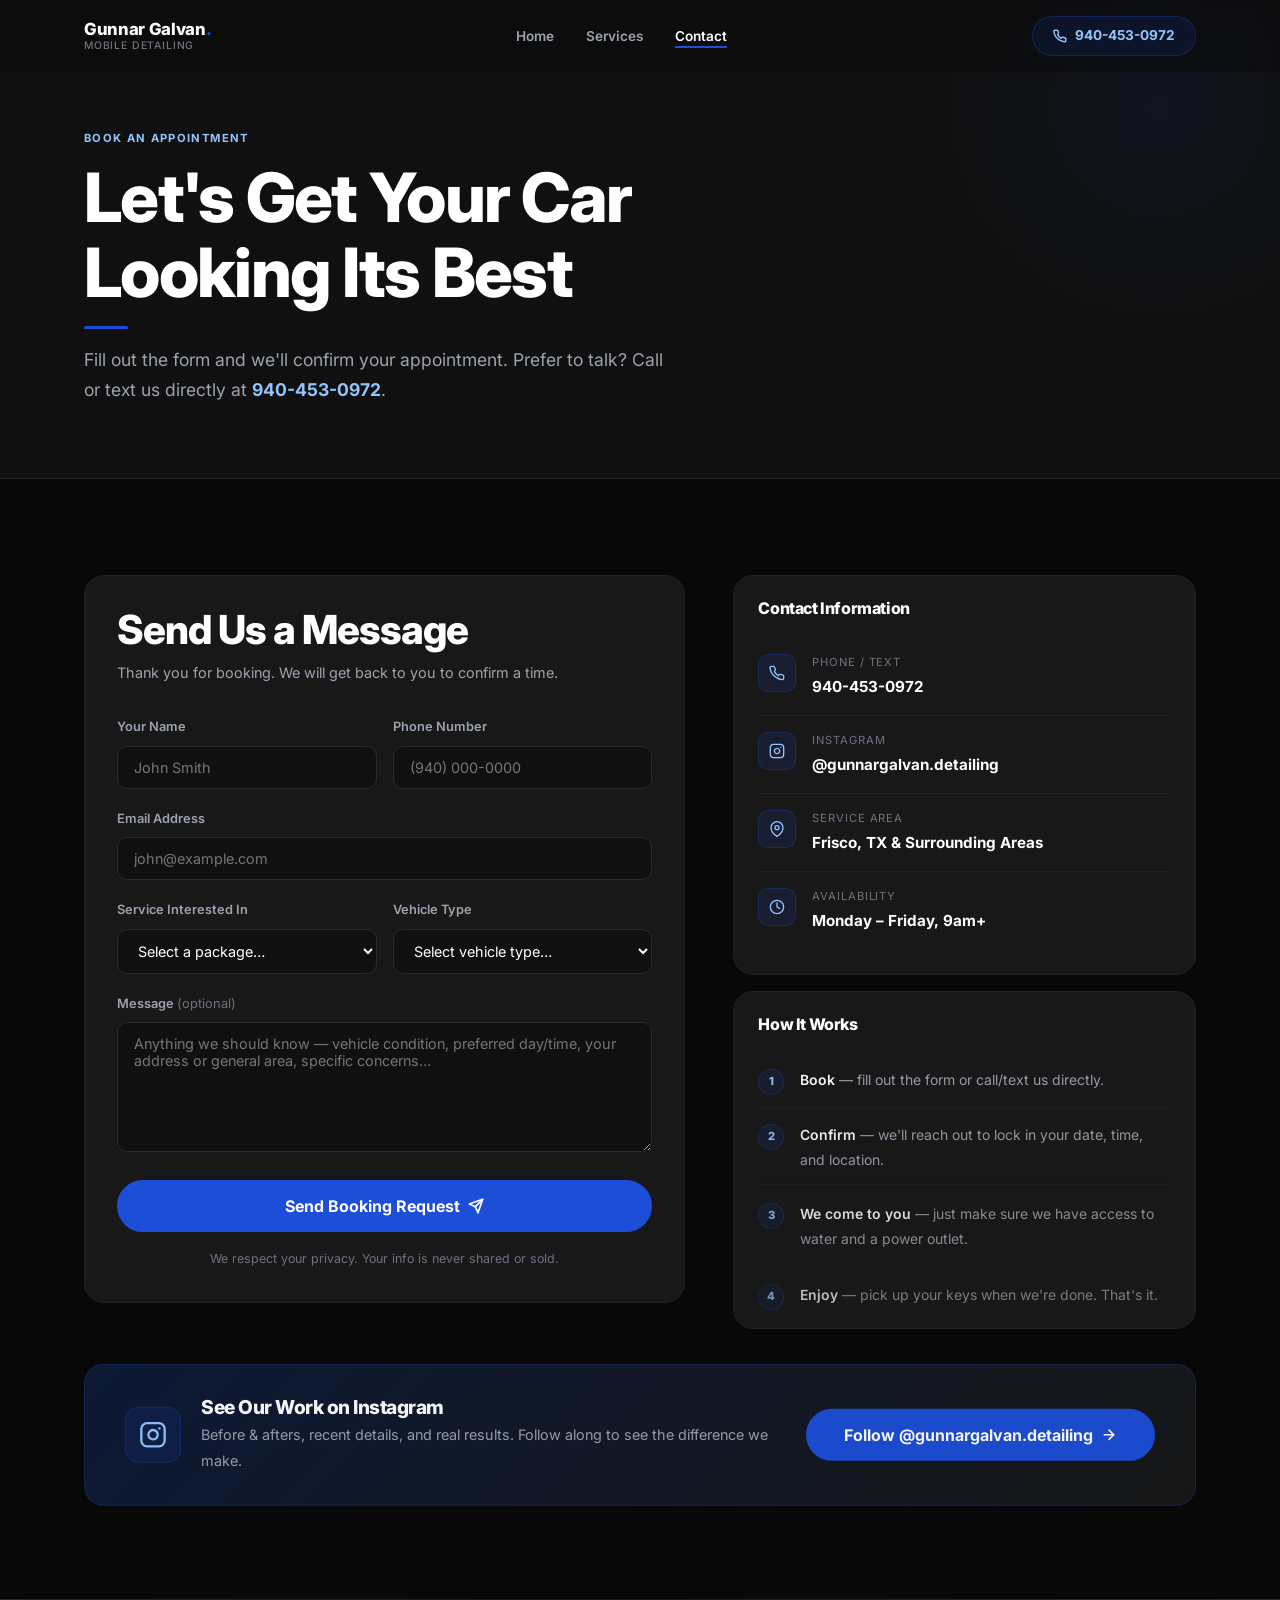
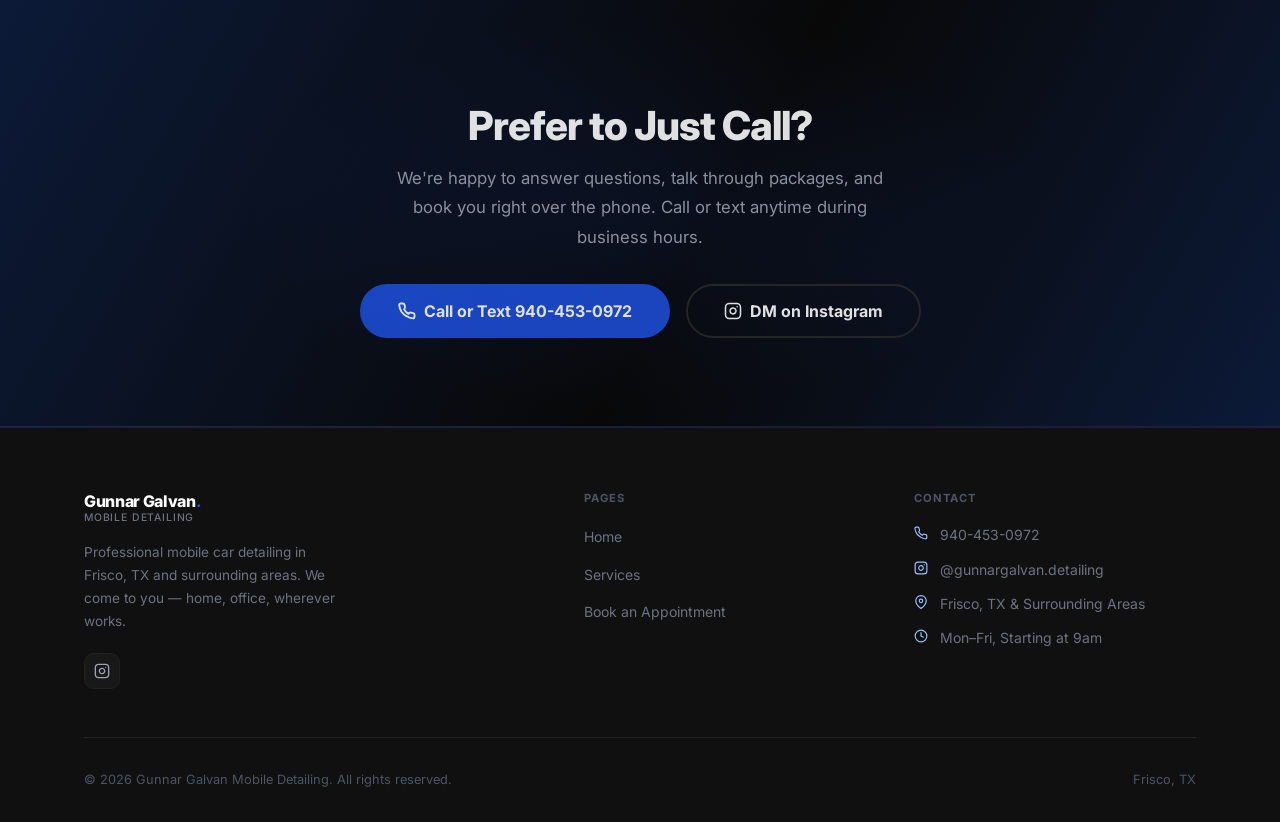
==== commit e7b0056c: "Update form subheading text under Send Us a Message Co-Authored-By: Claude Sonnet 4.6 <noreply@anthr" ====
--- a/contact.html
+++ b/contact.html
@@ -70,7 +70,7 @@
           <!-- FORM -->
           <div class="contact-form-card slide-r">
             <h2>Send Us a Message</h2>
-            <p>We'll get back to you to confirm your date, time, and location. Usually within a few hours during business hours.</p>
+            <p>Thank you for booking. We will get back to you to confirm a time.</p>
 
             <form class="contact-form" novalidate aria-label="Booking request form">
 
--- a/css/styles.css
+++ b/css/styles.css
@@ -463,9 +463,8 @@
 /* Stacked 1-2-3 variant for Exterior Detail on desktop */
 .svc-mosaic-stack {
   grid-template-columns: 1fr;
-  grid-template-rows: 1fr 1fr 1fr;
-}
-.svc-mosaic-stack .svc-mosaic-img.tall { grid-row: auto; }
+  grid-template-rows: 1fr 1fr;
+}
 
 .svc-solo {
   border-radius: var(--r-xl); overflow: hidden;
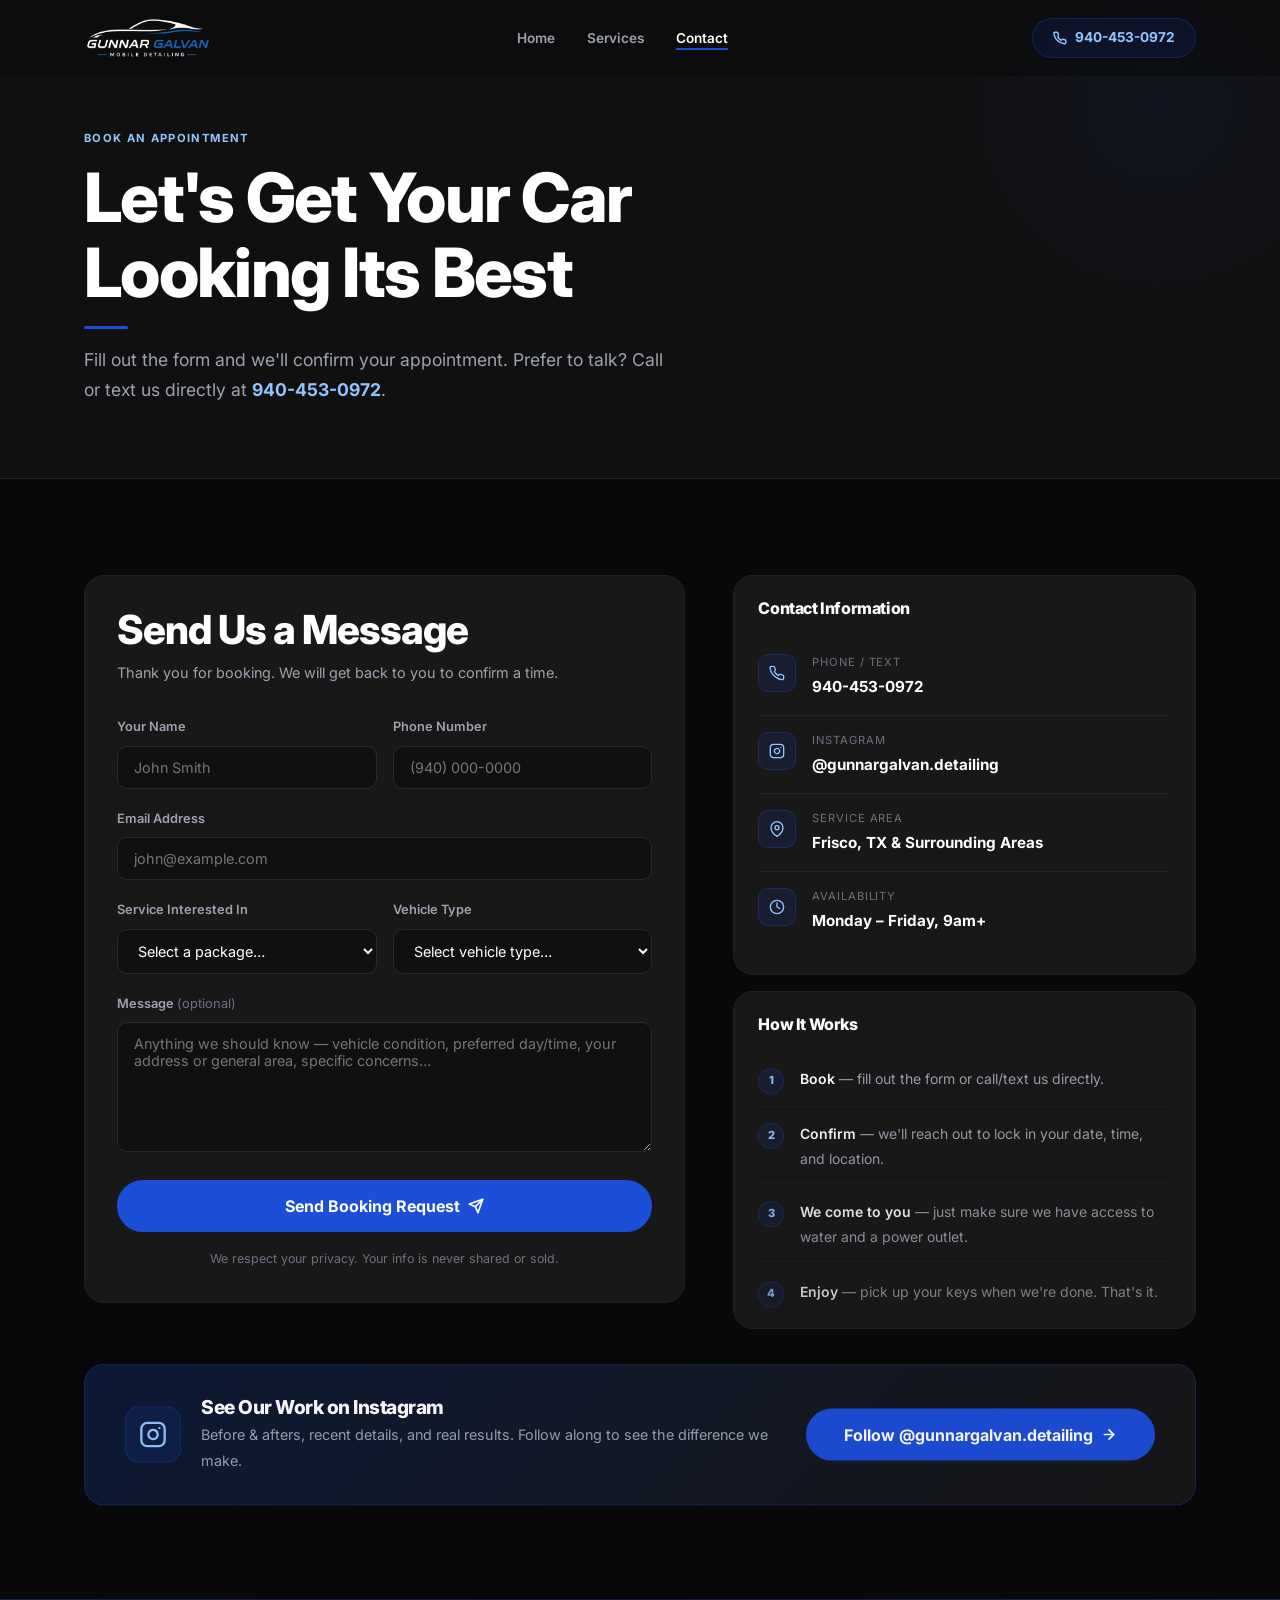
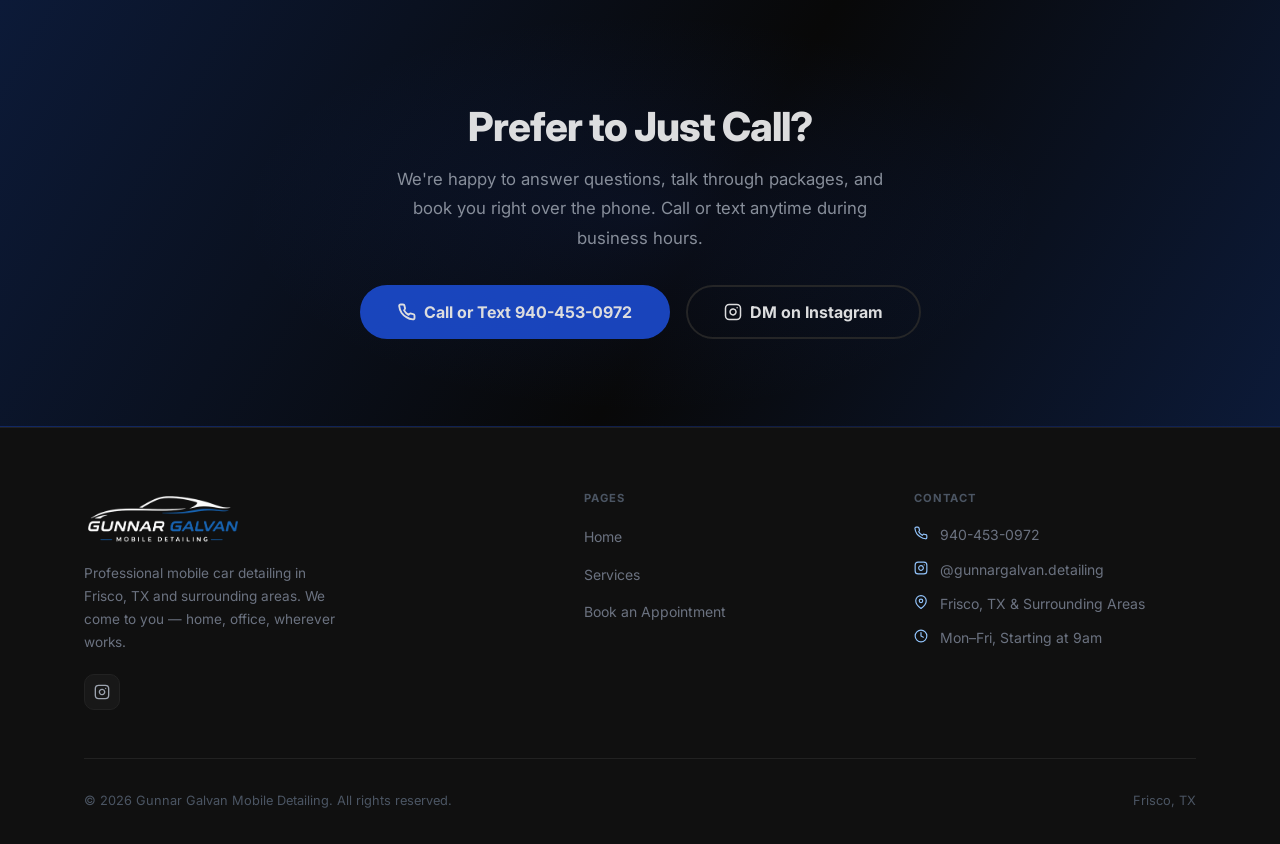
==== commit 8dd170d5: "Add logo to nav and footer across all pages Co-Authored-By: Claude Sonnet 4.6 <noreply@anthropic.com" ====
--- a/contact.html
+++ b/contact.html
@@ -17,8 +17,7 @@
     <div class="container">
       <div class="nav-inner">
         <a href="index.html" class="nav-logo">
-          Gunnar Galvan<span class="logo-dot">.</span>
-          <span class="logo-sub">Mobile Detailing</span>
+          <img src="images/logo.png" alt="Gunnar Galvan Mobile Detailing" class="logo-img">
         </a>
         <ul class="nav-links" role="list">
           <li><a href="index.html"    class="nav-link" data-page="index.html">Home</a></li>
@@ -249,8 +248,7 @@
       <div class="footer-grid">
         <div class="footer-brand">
           <div class="nav-logo">
-            Gunnar Galvan<span class="logo-dot">.</span>
-            <span class="logo-sub">Mobile Detailing</span>
+            <img src="images/logo.png" alt="Gunnar Galvan Mobile Detailing" class="logo-img">
           </div>
           <p>Professional mobile car detailing in Frisco, TX and surrounding areas. We come to you — home, office, wherever works.</p>
           <div class="footer-social">
--- a/css/styles.css
+++ b/css/styles.css
@@ -165,6 +165,8 @@
 }
 .nav-logo .logo-dot { color: var(--accent); }
 .nav-logo .logo-sub { display: block; font-size: 0.65rem; font-weight: 500; color: var(--muted); letter-spacing: 0.08em; text-transform: uppercase; margin-top: 1px; }
+.logo-img { height: 44px; width: auto; display: block; }
+.footer-brand .logo-img { height: 54px; }
 
 .nav-links { display: flex; align-items: center; gap: var(--s8); }
 .nav-link {
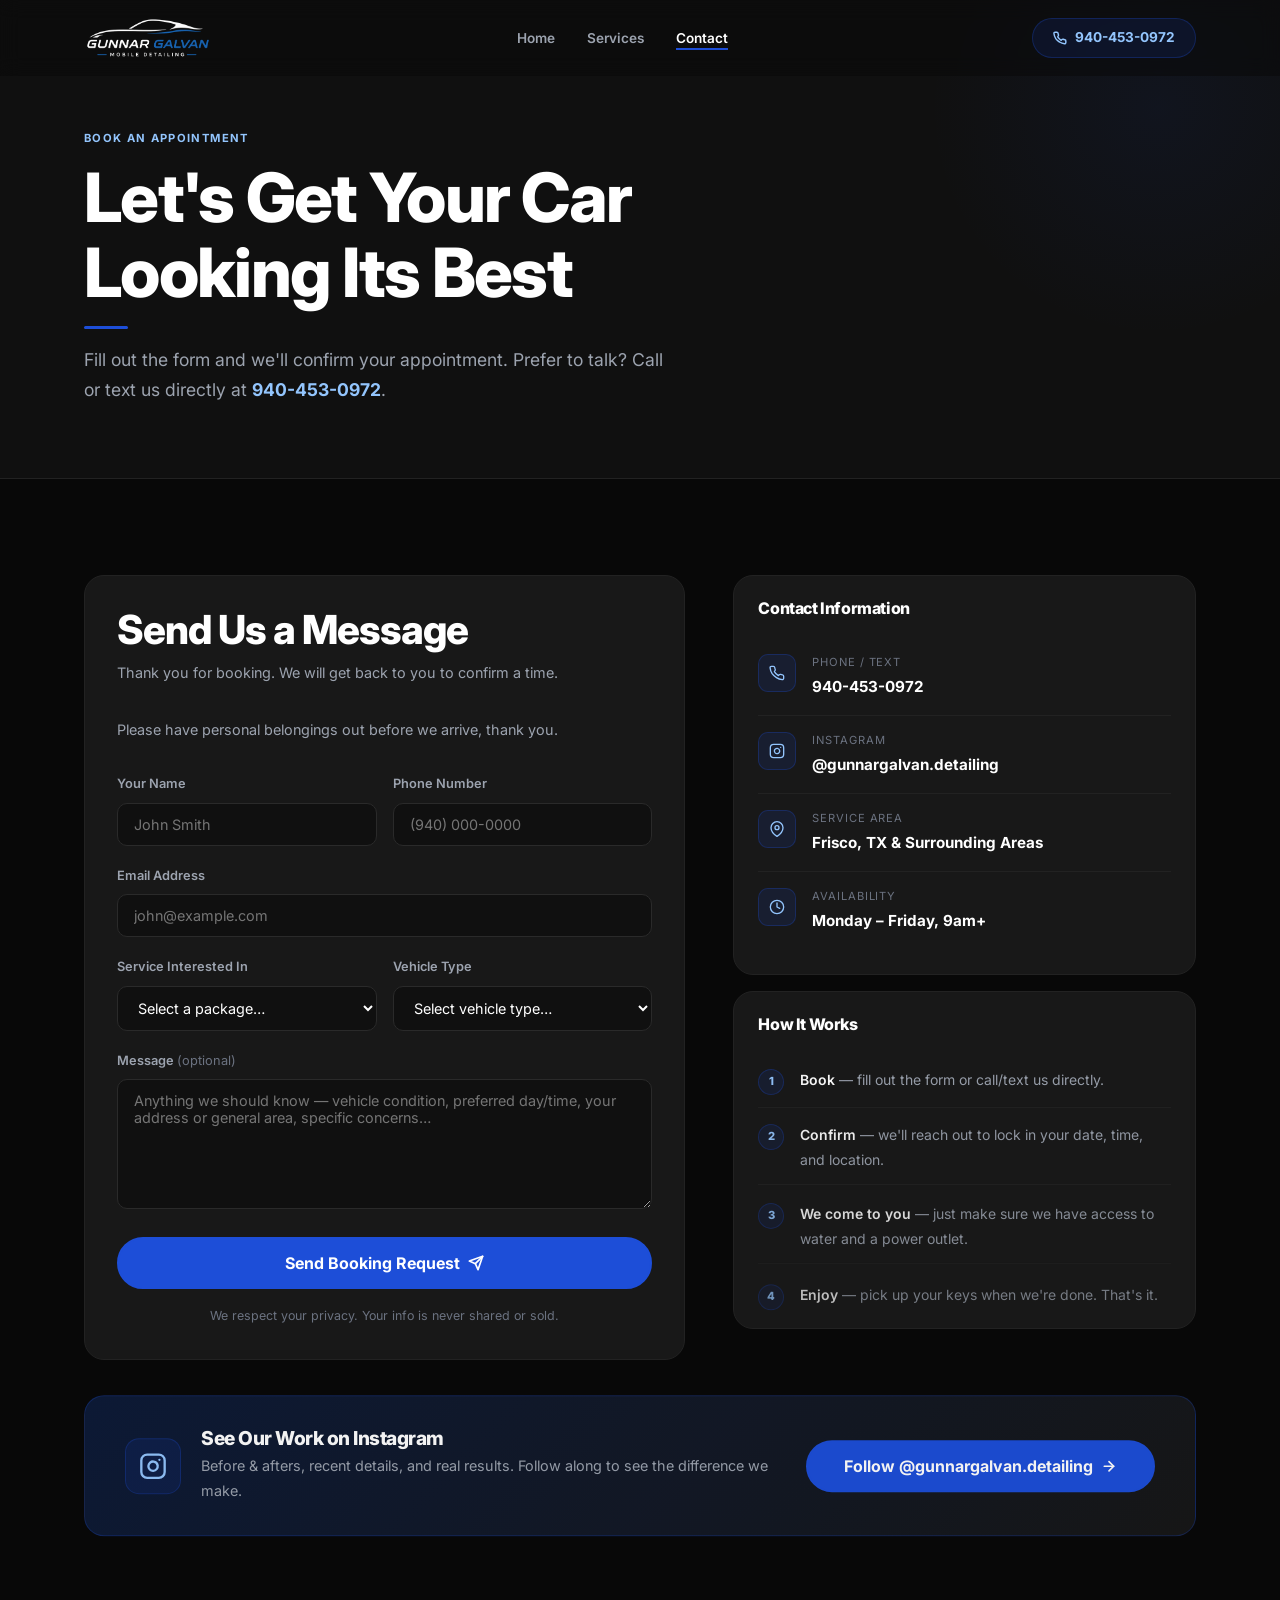
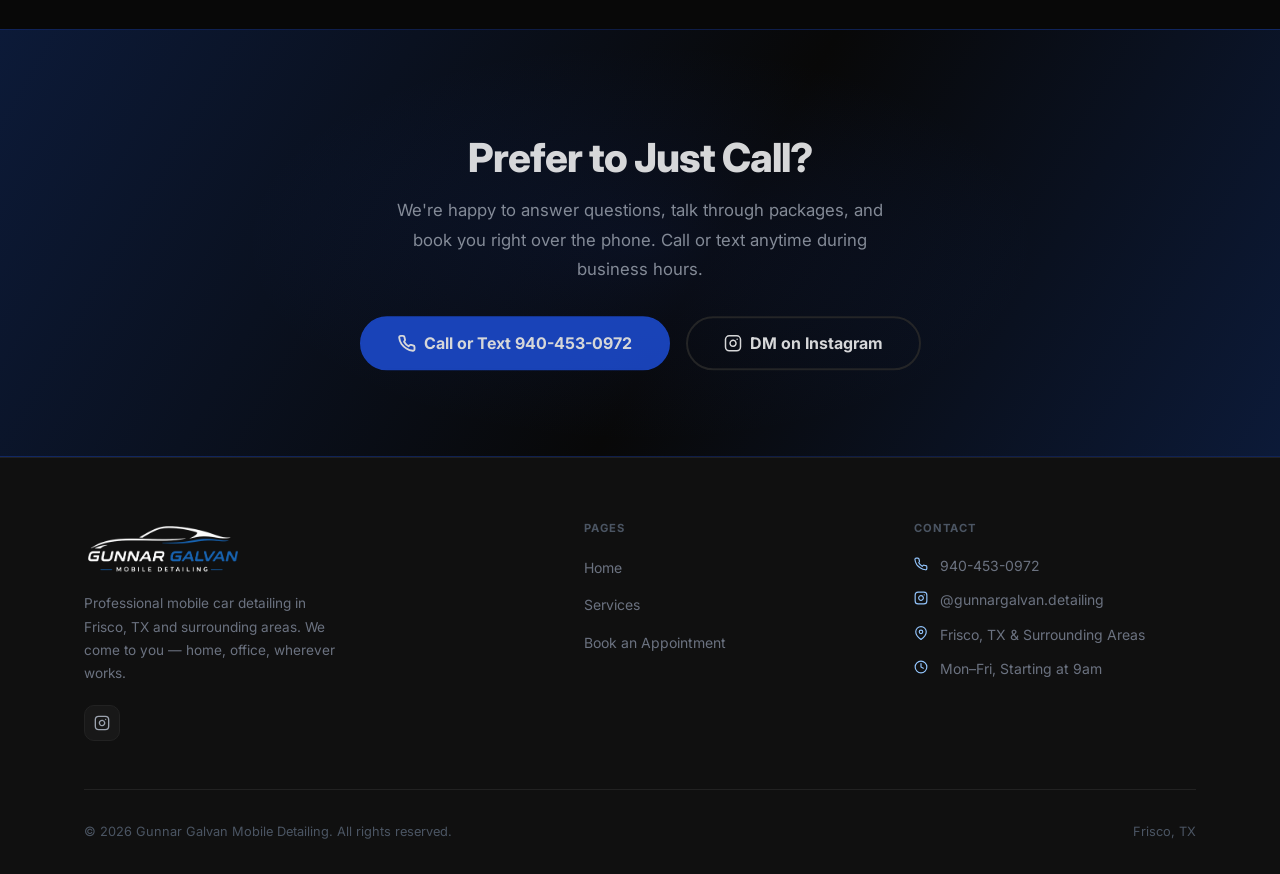
==== commit 1773d8b1: "Add belongings reminder under Send Us a Message Co-Authored-By: Claude Sonnet 4.6 <noreply@anthropic" ====
--- a/contact.html
+++ b/contact.html
@@ -70,6 +70,7 @@
           <div class="contact-form-card slide-r">
             <h2>Send Us a Message</h2>
             <p>Thank you for booking. We will get back to you to confirm a time.</p>
+            <p style="margin-top:0.5rem;">Please have personal belongings out before we arrive, thank you.</p>
 
             <form class="contact-form" novalidate aria-label="Booking request form">
 
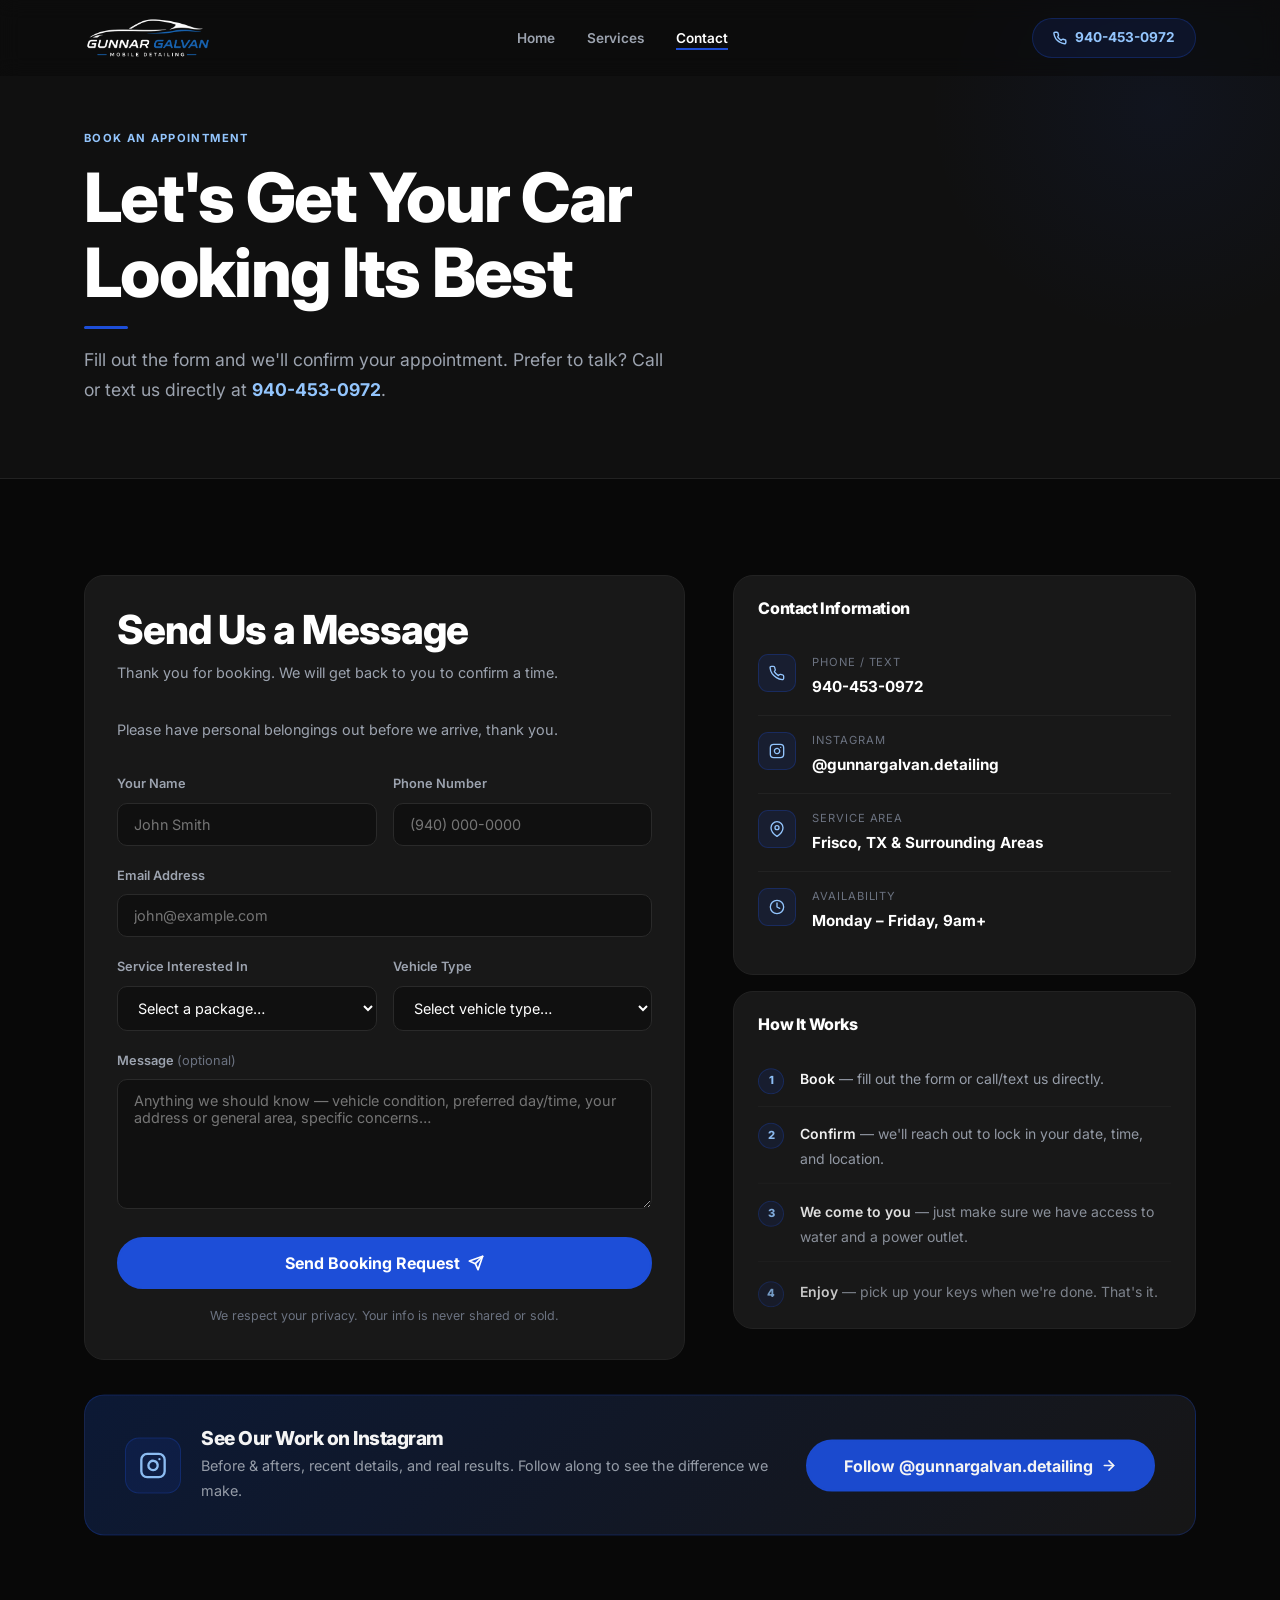
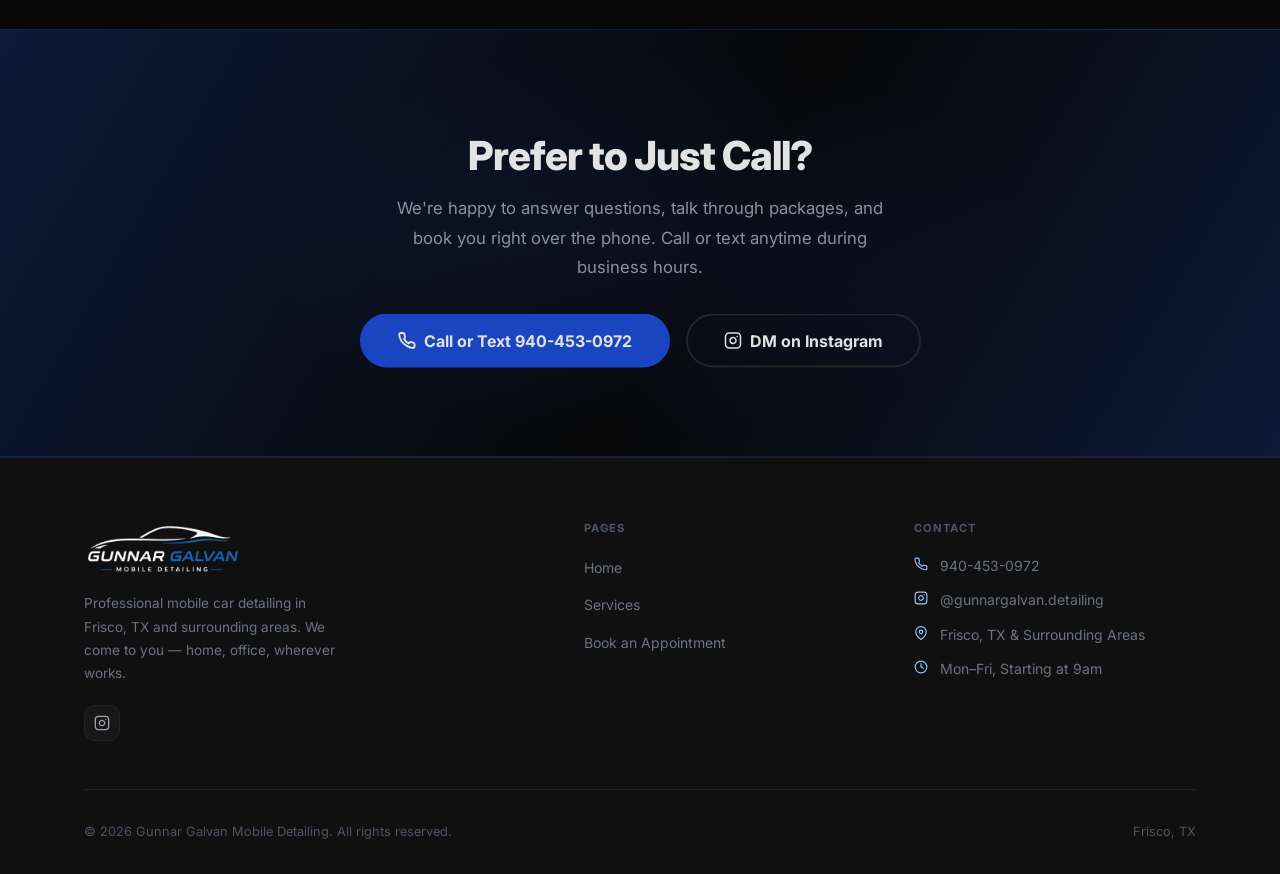
==== commit d8ab95cb: "Add comprehensive SEO: structured data, OG/Twitter cards, favicons - JSON-LD: AutoDetailing LocalBus" ====
--- a/contact.html
+++ b/contact.html
@@ -5,10 +5,85 @@
   <meta name="viewport" content="width=device-width, initial-scale=1.0">
   <title>Book an Appointment | Gunnar Galvan Mobile Detailing</title>
   <meta name="description" content="Book your mobile car detail in Frisco, TX. Call or text 940-453-0972 or fill out our quick form. We come to your home or office, Mon–Fri starting at 9am.">
+  <meta name="keywords" content="book car detail Frisco TX, schedule mobile detailing, car detailing appointment, mobile car wash booking, Frisco auto detailing contact, detailing quote Frisco">
+  <meta name="robots" content="index, follow">
+  <meta name="author" content="Gunnar Galvan Mobile Detailing">
+  <meta name="theme-color" content="#080808">
+
+  <!-- Geo / Local SEO -->
+  <meta name="geo.region" content="US-TX">
+  <meta name="geo.placename" content="Frisco">
+
+  <!-- Open Graph -->
+  <meta property="og:type" content="website">
+  <meta property="og:site_name" content="Gunnar Galvan Mobile Detailing">
+  <meta property="og:title" content="Book an Appointment | Gunnar Galvan Mobile Detailing">
+  <meta property="og:description" content="Book your mobile car detail in Frisco, TX. Call 940-453-0972 or fill out our quick form. Mon–Fri starting at 9am.">
+  <meta property="og:image" content="images/og-logo.png">
+  <meta property="og:locale" content="en_US">
+
+  <!-- Twitter Card -->
+  <meta name="twitter:card" content="summary">
+  <meta name="twitter:title" content="Book an Appointment | Gunnar Galvan Mobile Detailing">
+  <meta name="twitter:description" content="Schedule your mobile car detail in Frisco, TX. Call or text 940-453-0972.">
+  <meta name="twitter:image" content="images/og-logo.png">
+
+  <!-- Favicon -->
+  <link rel="icon" type="image/png" href="images/favicon-32.png" sizes="32x32">
+  <link rel="apple-touch-icon" href="images/apple-touch-icon.png">
+
   <link rel="preconnect" href="https://fonts.googleapis.com">
   <link rel="preconnect" href="https://fonts.gstatic.com" crossorigin>
   <link href="https://fonts.googleapis.com/css2?family=Inter:wght@400;500;600;700;800&display=swap" rel="stylesheet">
   <link rel="stylesheet" href="css/styles.css">
+
+  <!-- Structured Data: ContactPage + Breadcrumbs -->
+  <script type="application/ld+json">
+  {
+    "@context": "https://schema.org",
+    "@type": "ContactPage",
+    "name": "Book an Appointment",
+    "description": "Book a mobile car detailing appointment with Gunnar Galvan in Frisco, TX.",
+    "mainEntity": {
+      "@type": "AutoDetailing",
+      "name": "Gunnar Galvan Mobile Detailing",
+      "telephone": "+1-940-453-0972",
+      "email": "gunnargalvan.detailing@gmail.com",
+      "address": {
+        "@type": "PostalAddress",
+        "addressLocality": "Frisco",
+        "addressRegion": "TX",
+        "addressCountry": "US"
+      },
+      "openingHoursSpecification": {
+        "@type": "OpeningHoursSpecification",
+        "dayOfWeek": ["Monday","Tuesday","Wednesday","Thursday","Friday"],
+        "opens": "09:00",
+        "closes": "18:00"
+      },
+      "contactPoint": {
+        "@type": "ContactPoint",
+        "telephone": "+1-940-453-0972",
+        "contactType": "reservations",
+        "availableLanguage": "English",
+        "areaServed": {
+          "@type": "City",
+          "name": "Frisco"
+        }
+      }
+    }
+  }
+  </script>
+  <script type="application/ld+json">
+  {
+    "@context": "https://schema.org",
+    "@type": "BreadcrumbList",
+    "itemListElement": [
+      { "@type": "ListItem", "position": 1, "name": "Home", "item": "index.html" },
+      { "@type": "ListItem", "position": 2, "name": "Book an Appointment", "item": "contact.html" }
+    ]
+  }
+  </script>
 </head>
 <body>
 
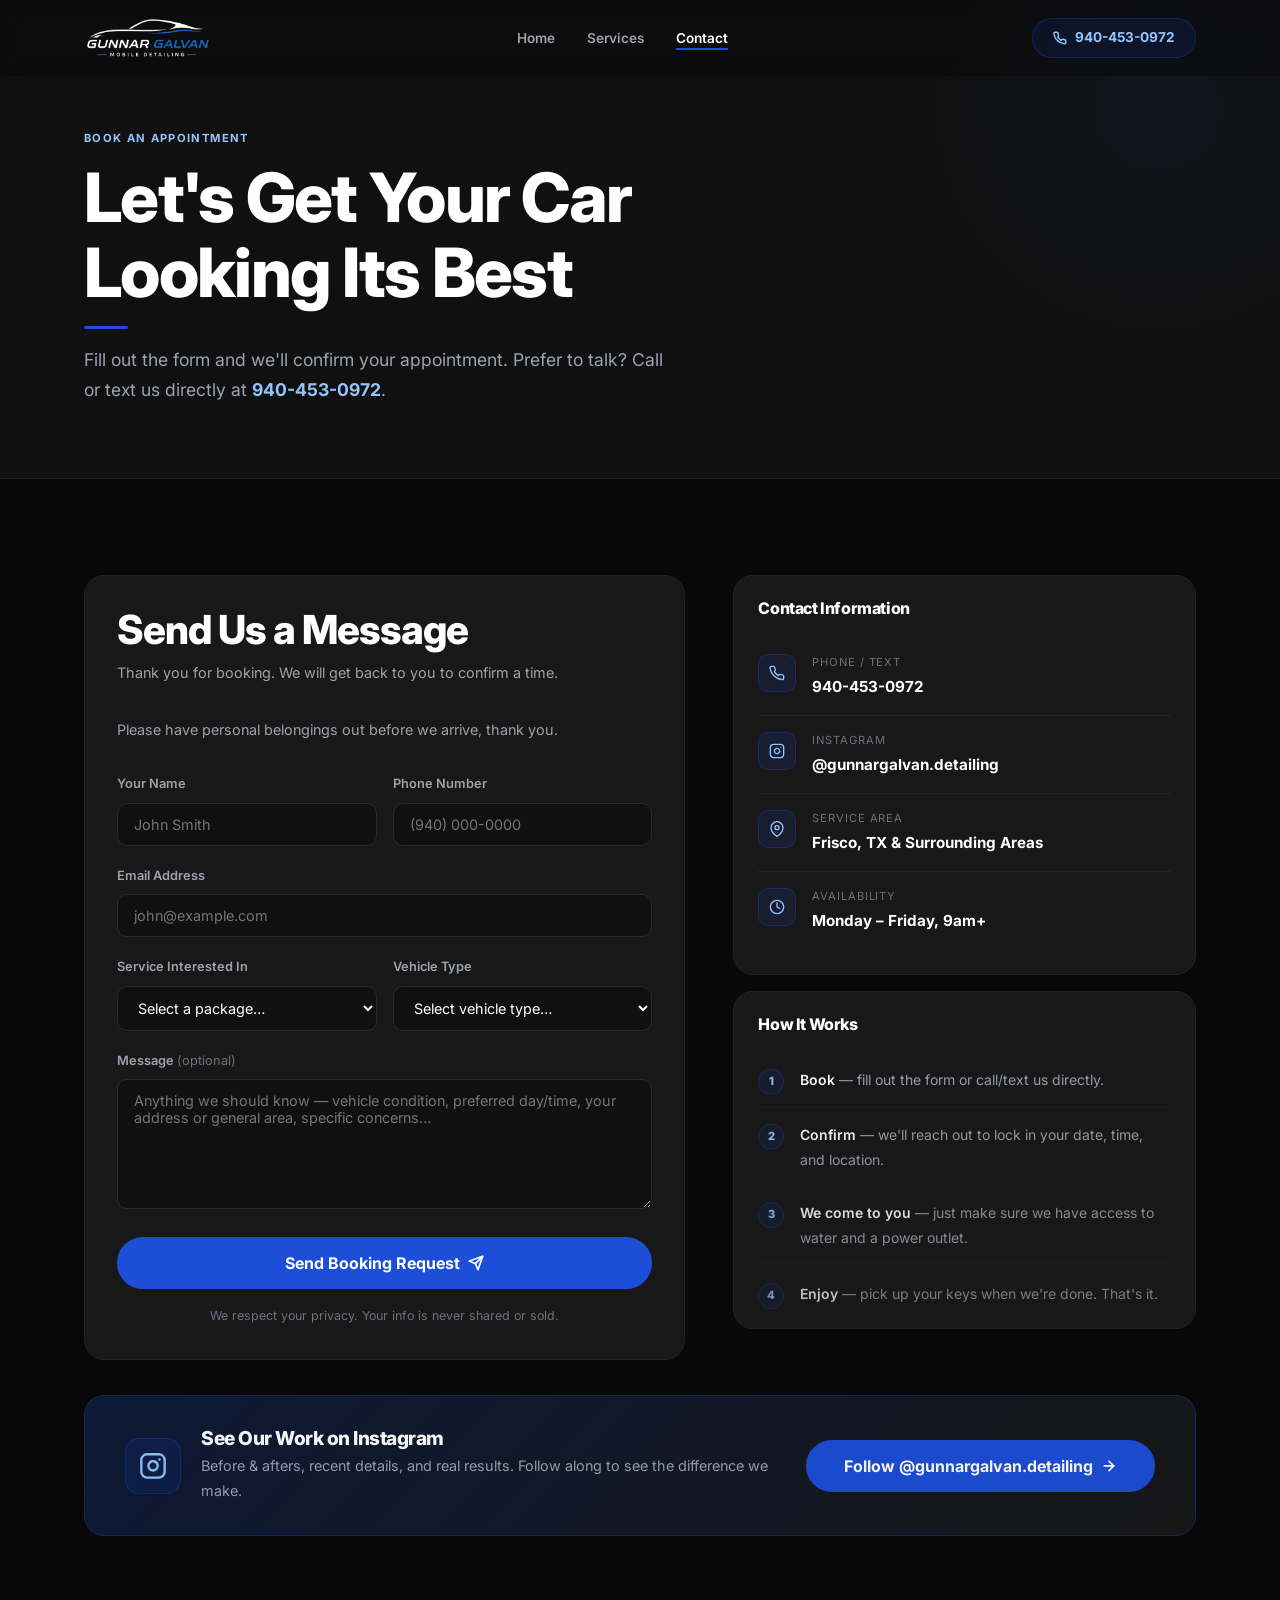
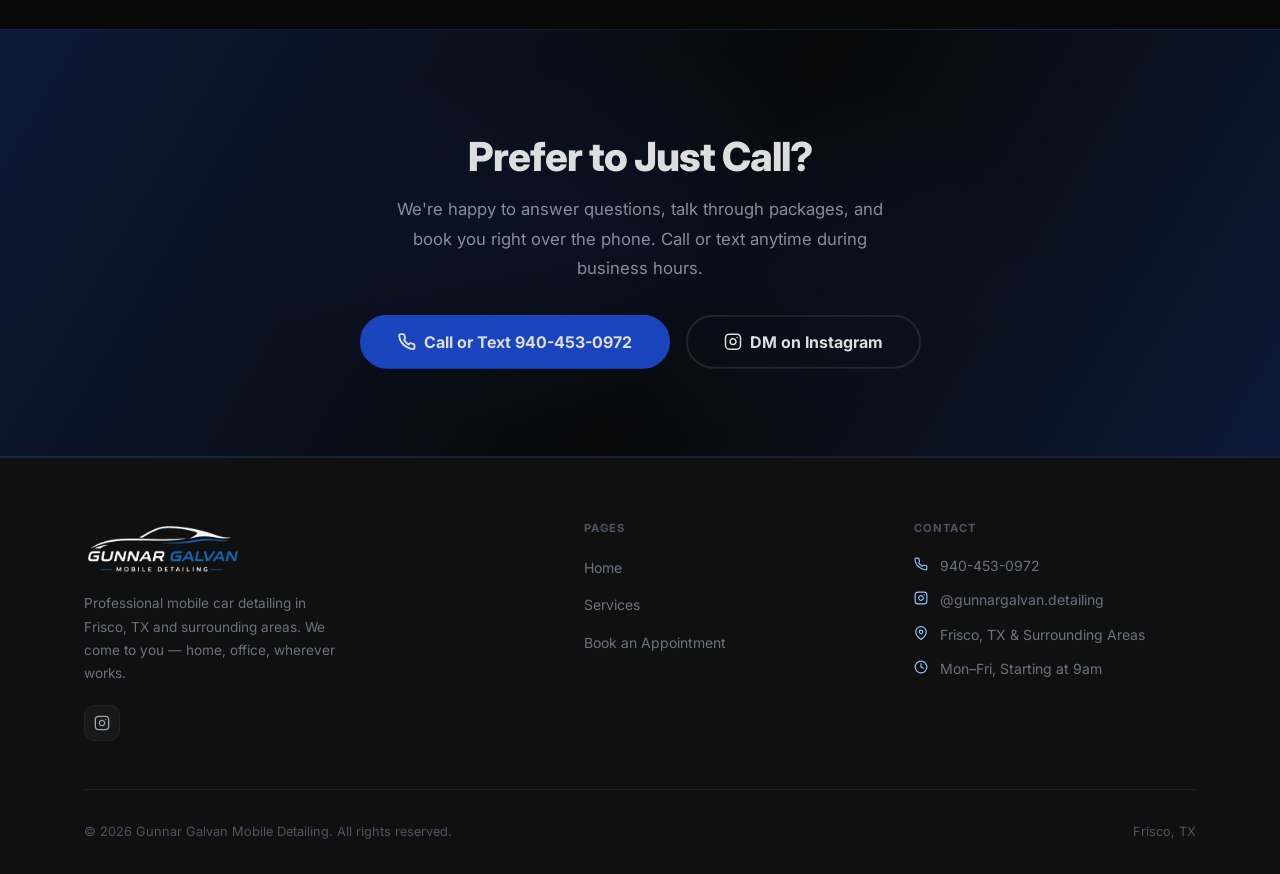
==== commit 0be229cc: "Add anti-spam protection to contact form Honeypot field (hidden from humans, bots auto-fill) + times" ====
--- a/contact.html
+++ b/contact.html
@@ -194,6 +194,13 @@
                 <textarea id="message" name="message" placeholder="Anything we should know — vehicle condition, preferred day/time, your address or general area, specific concerns…"></textarea>
               </div>
 
+              <!-- Honeypot — invisible to humans, bots auto-fill it -->
+              <div aria-hidden="true" style="position:absolute;left:-9999px;top:-9999px;height:0;width:0;overflow:hidden;">
+                <label for="website">Website</label>
+                <input type="text" id="website" name="website" tabindex="-1" autocomplete="off">
+              </div>
+              <input type="hidden" name="_gotcha_ts" id="gotcha-ts" value="">
+
               <button type="submit" class="btn btn-primary btn-lg" style="width:100%;justify-content:center;">
                 Send Booking Request
                 <svg width="16" height="16" viewBox="0 0 24 24" fill="none" stroke="currentColor" stroke-width="2.5" stroke-linecap="round" stroke-linejoin="round"><line x1="22" y1="2" x2="11" y2="13"/><polygon points="22 2 15 22 11 13 2 9 22 2"/></svg>
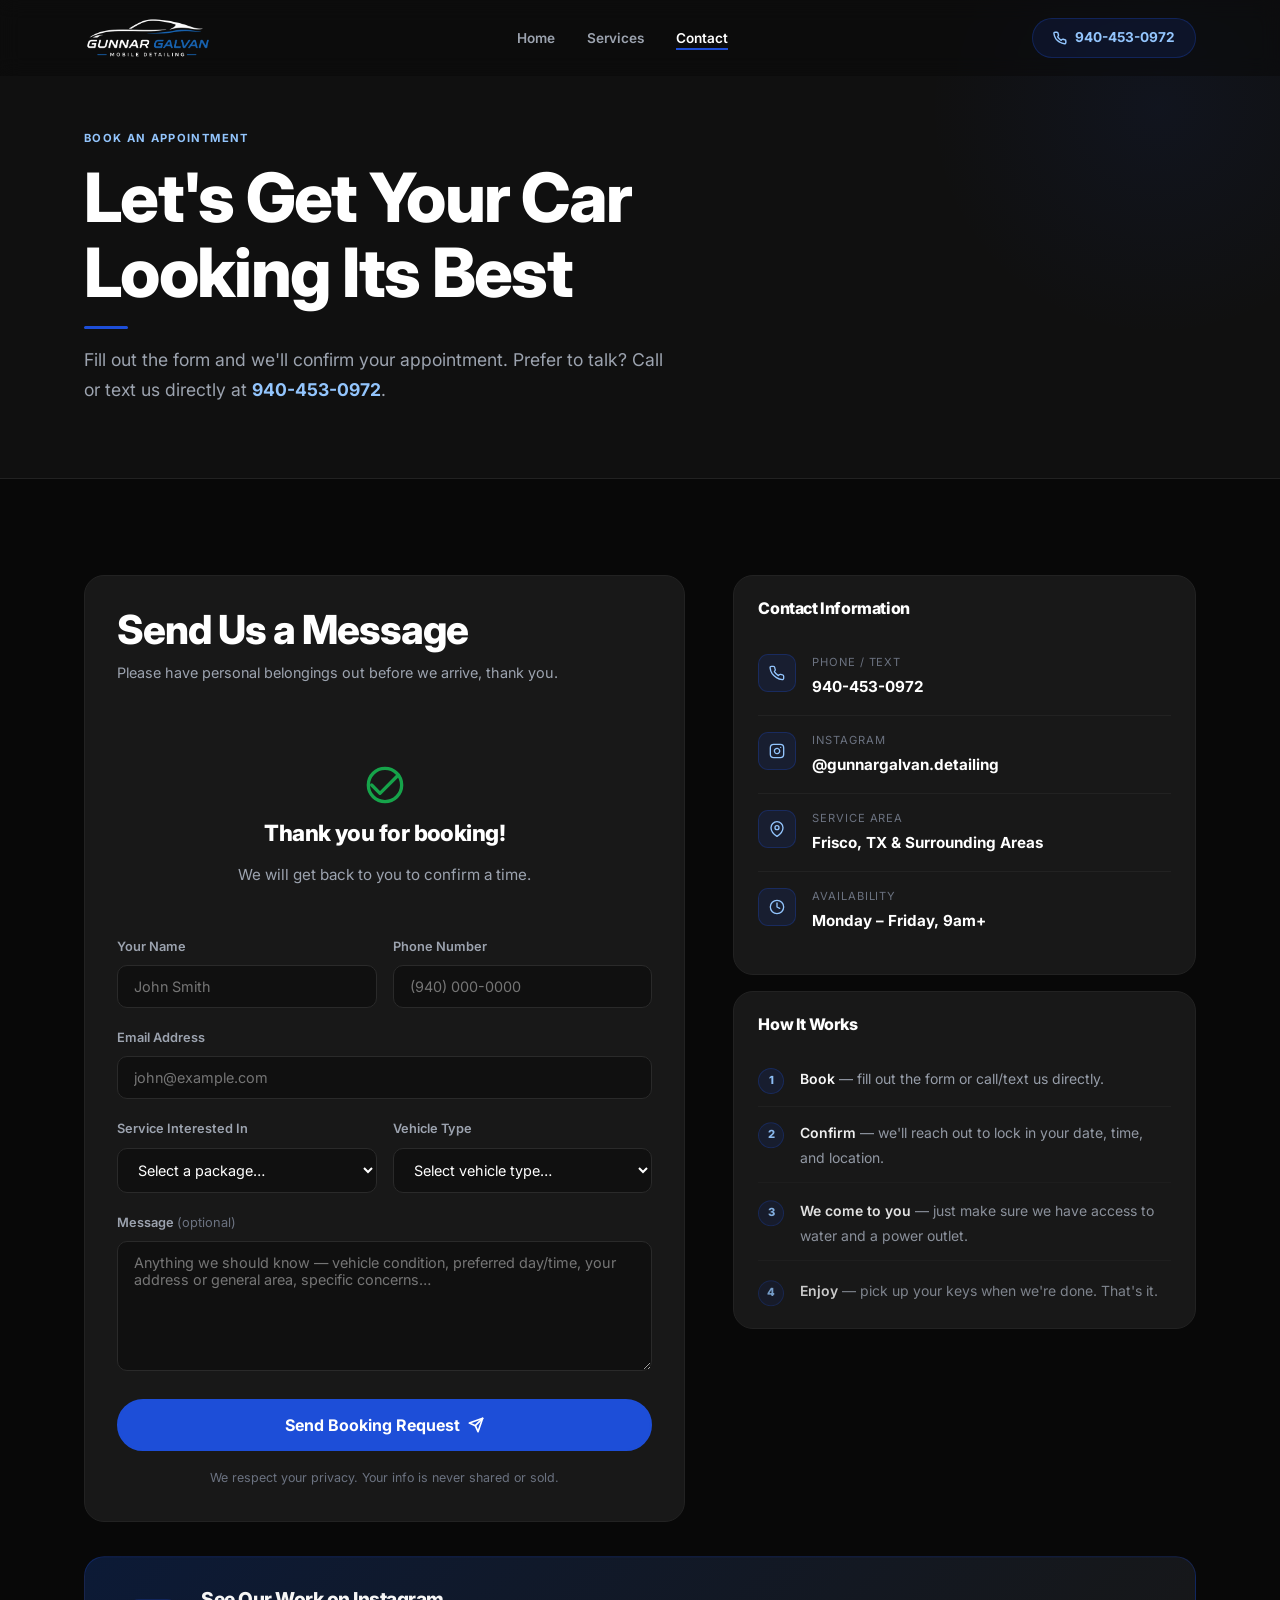
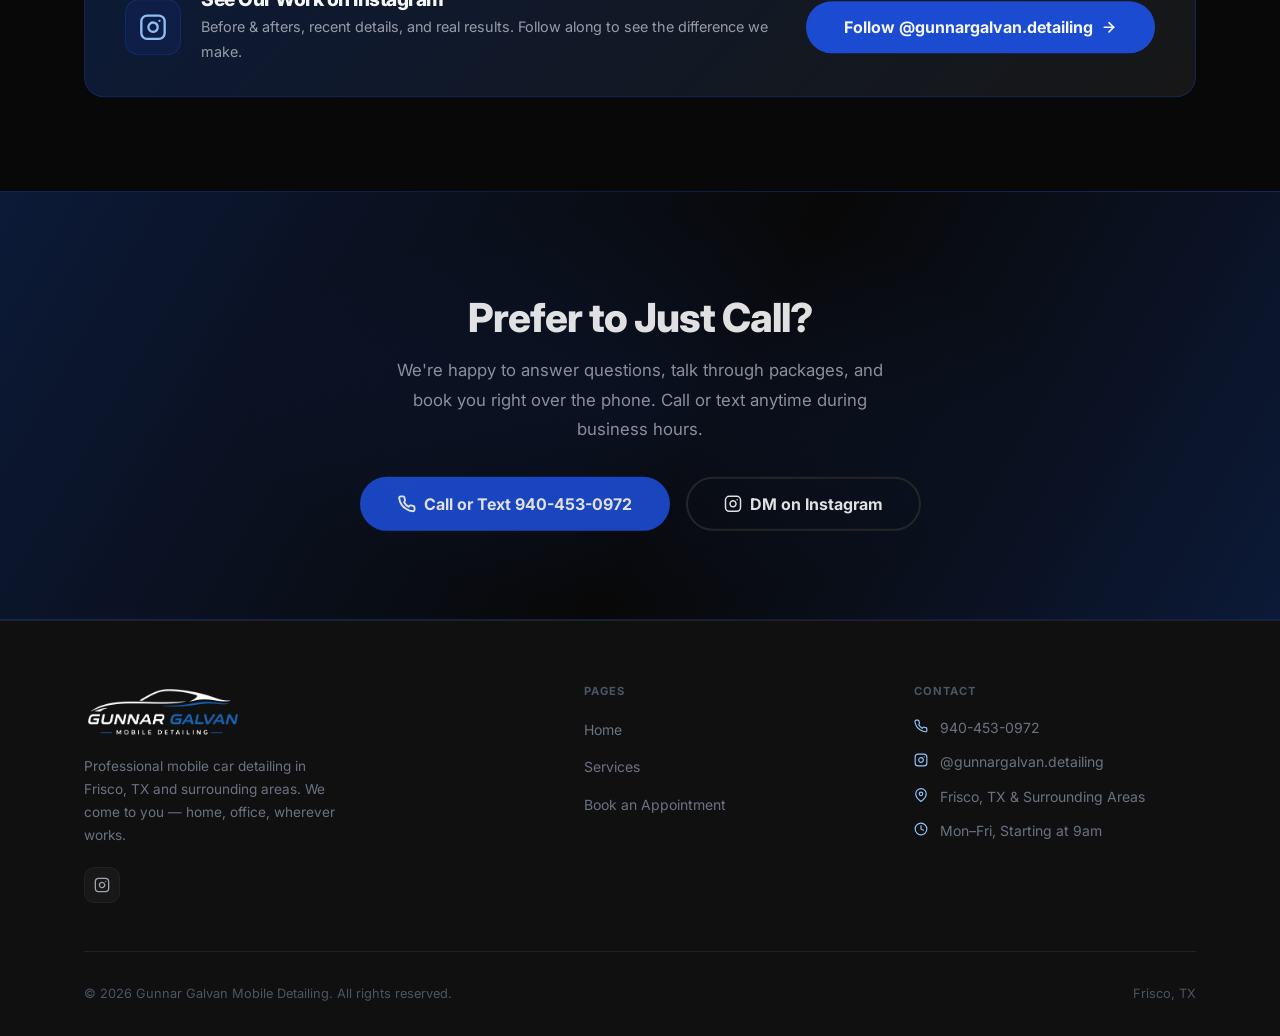
==== commit 6612a770: "Show thank you message after form submission, not before Co-Authored-By: Claude Sonnet 4.6 <noreply@" ====
--- a/contact.html
+++ b/contact.html
@@ -144,8 +144,14 @@
           <!-- FORM -->
           <div class="contact-form-card slide-r">
             <h2>Send Us a Message</h2>
-            <p>Thank you for booking. We will get back to you to confirm a time.</p>
-            <p style="margin-top:0.5rem;">Please have personal belongings out before we arrive, thank you.</p>
+            <p>Please have personal belongings out before we arrive, thank you.</p>
+
+            <!-- Success state — hidden until form submits -->
+            <div class="form-success" id="form-success" hidden>
+              <svg width="40" height="40" viewBox="0 0 24 24" fill="none" stroke="#16a34a" stroke-width="2" stroke-linecap="round" stroke-linejoin="round"><circle cx="12" cy="12" r="10"/><polyline points="20 6 9 17 4 12"/></svg>
+              <h3>Thank you for booking!</h3>
+              <p>We will get back to you to confirm a time.</p>
+            </div>
 
             <form class="contact-form" novalidate aria-label="Booking request form">
 
--- a/css/styles.css
+++ b/css/styles.css
@@ -553,6 +553,14 @@
 }
 .contact-form-card h2 { margin-bottom: var(--s2); }
 .contact-form-card > p { margin-bottom: var(--s8); font-size: 0.9rem; }
+
+.form-success {
+  display: flex; flex-direction: column; align-items: center;
+  text-align: center; padding: var(--s12) var(--s8);
+  gap: var(--s4);
+}
+.form-success h3 { font-size: 1.4rem; color: var(--white); }
+.form-success p  { color: var(--silver); font-size: 0.95rem; }
 
 .form-row { display: grid; grid-template-columns: 1fr 1fr; gap: var(--s4); }
 .form-group { margin-bottom: var(--s5); }
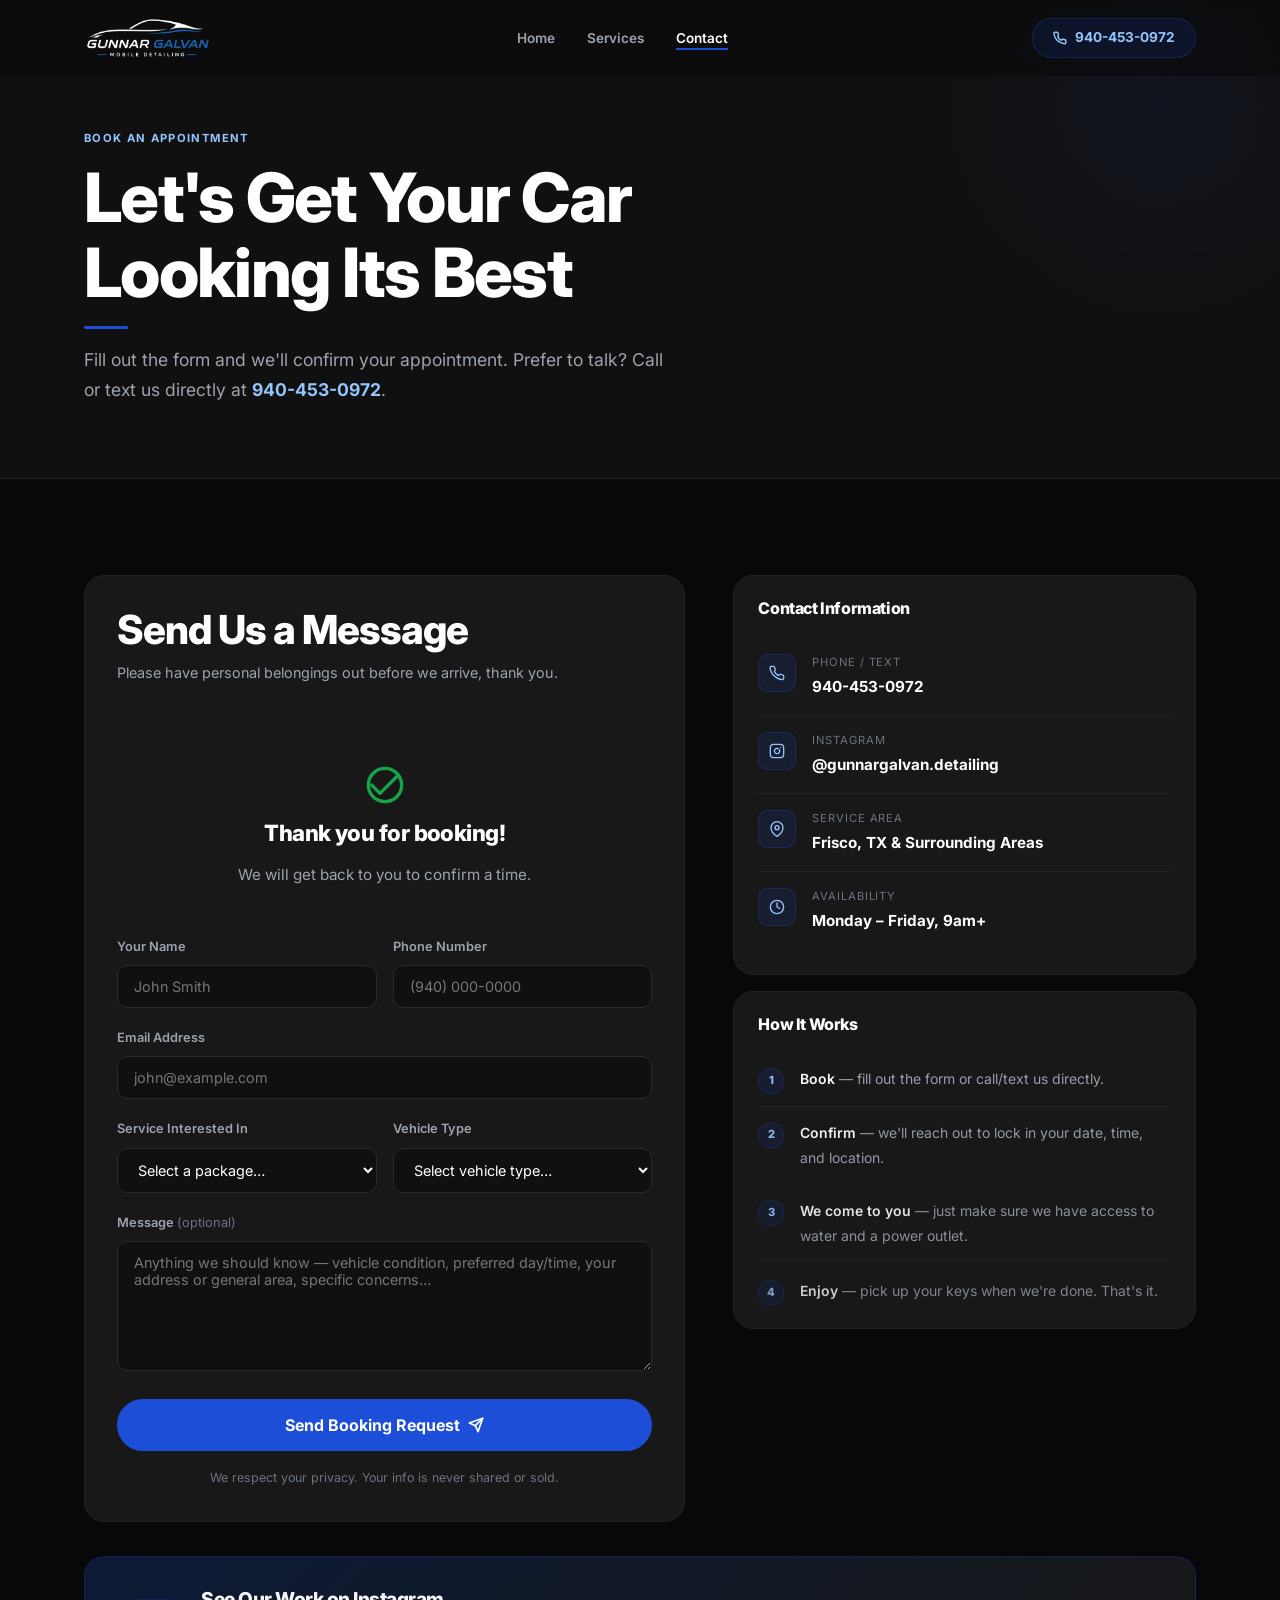
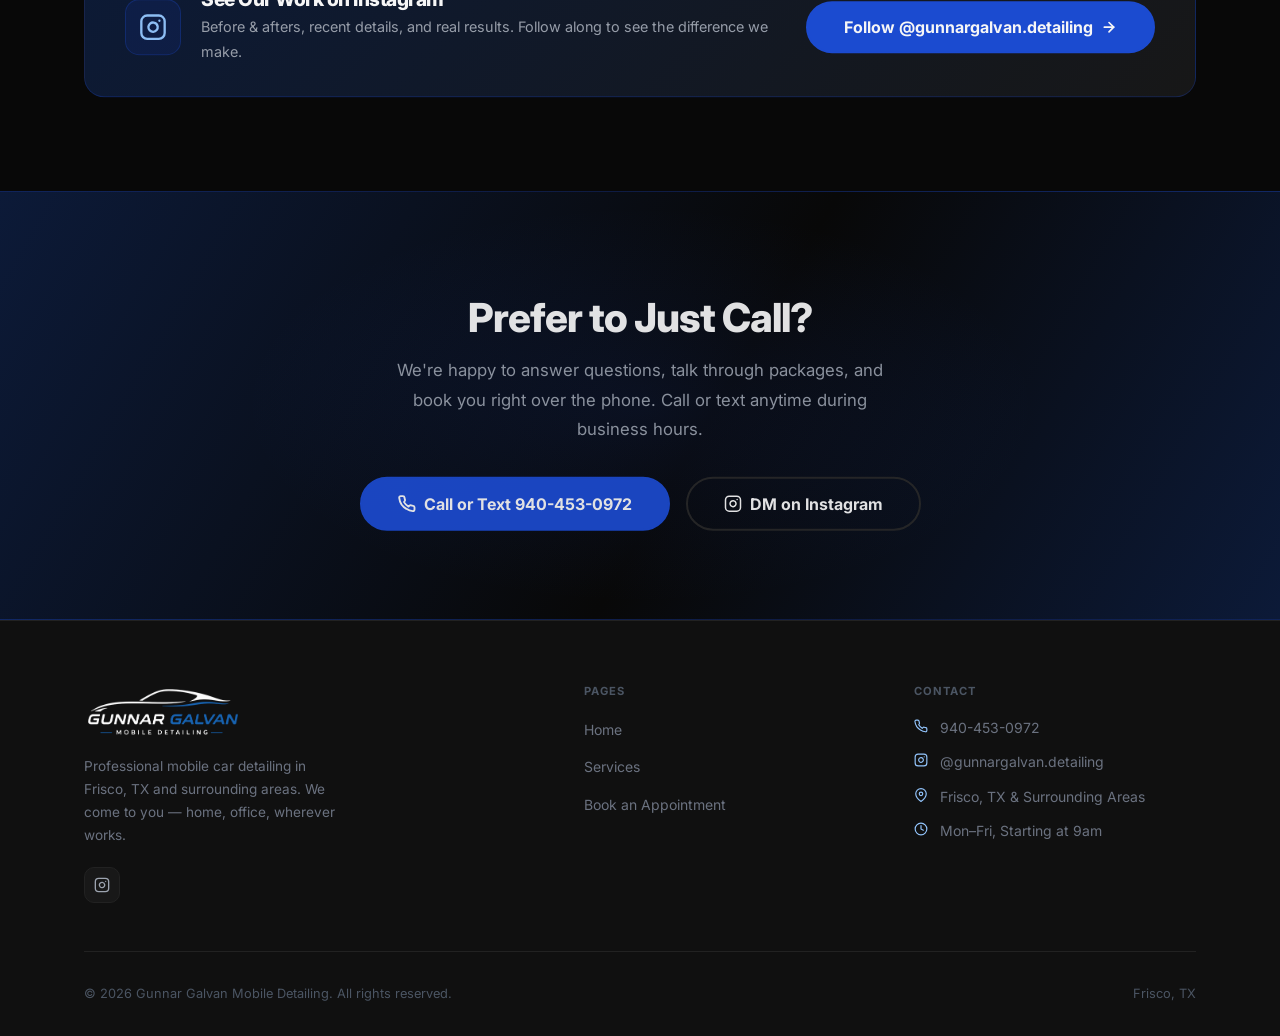
==== commit 17a0dbe8: "Wire contact form to Formspree (xjgzjwdg) via fetch - Real POST to Formspree endpoint with JSON acce" ====
--- a/contact.html
+++ b/contact.html
@@ -200,10 +200,10 @@
                 <textarea id="message" name="message" placeholder="Anything we should know — vehicle condition, preferred day/time, your address or general area, specific concerns…"></textarea>
               </div>
 
-              <!-- Honeypot — invisible to humans, bots auto-fill it -->
+              <!-- Honeypot — invisible to humans, bots auto-fill it (_gotcha triggers Formspree's server filter too) -->
               <div aria-hidden="true" style="position:absolute;left:-9999px;top:-9999px;height:0;width:0;overflow:hidden;">
-                <label for="website">Website</label>
-                <input type="text" id="website" name="website" tabindex="-1" autocomplete="off">
+                <label for="_gotcha">Website</label>
+                <input type="text" id="_gotcha" name="_gotcha" tabindex="-1" autocomplete="off">
               </div>
               <input type="hidden" name="_gotcha_ts" id="gotcha-ts" value="">
 
@@ -211,6 +211,10 @@
                 Send Booking Request
                 <svg width="16" height="16" viewBox="0 0 24 24" fill="none" stroke="currentColor" stroke-width="2.5" stroke-linecap="round" stroke-linejoin="round"><line x1="22" y1="2" x2="11" y2="13"/><polygon points="22 2 15 22 11 13 2 9 22 2"/></svg>
               </button>
+
+              <p id="form-error" hidden style="font-size:0.875rem;color:#f87171;text-align:center;margin-top:0.75rem;">
+                Something went wrong — please try again or call us at <a href="tel:9404530972" style="color:#f87171;">940-453-0972</a>.
+              </p>
 
               <p style="font-size:0.78rem;color:var(--muted);text-align:center;margin-top:1rem;">
                 We respect your privacy. Your info is never shared or sold.
